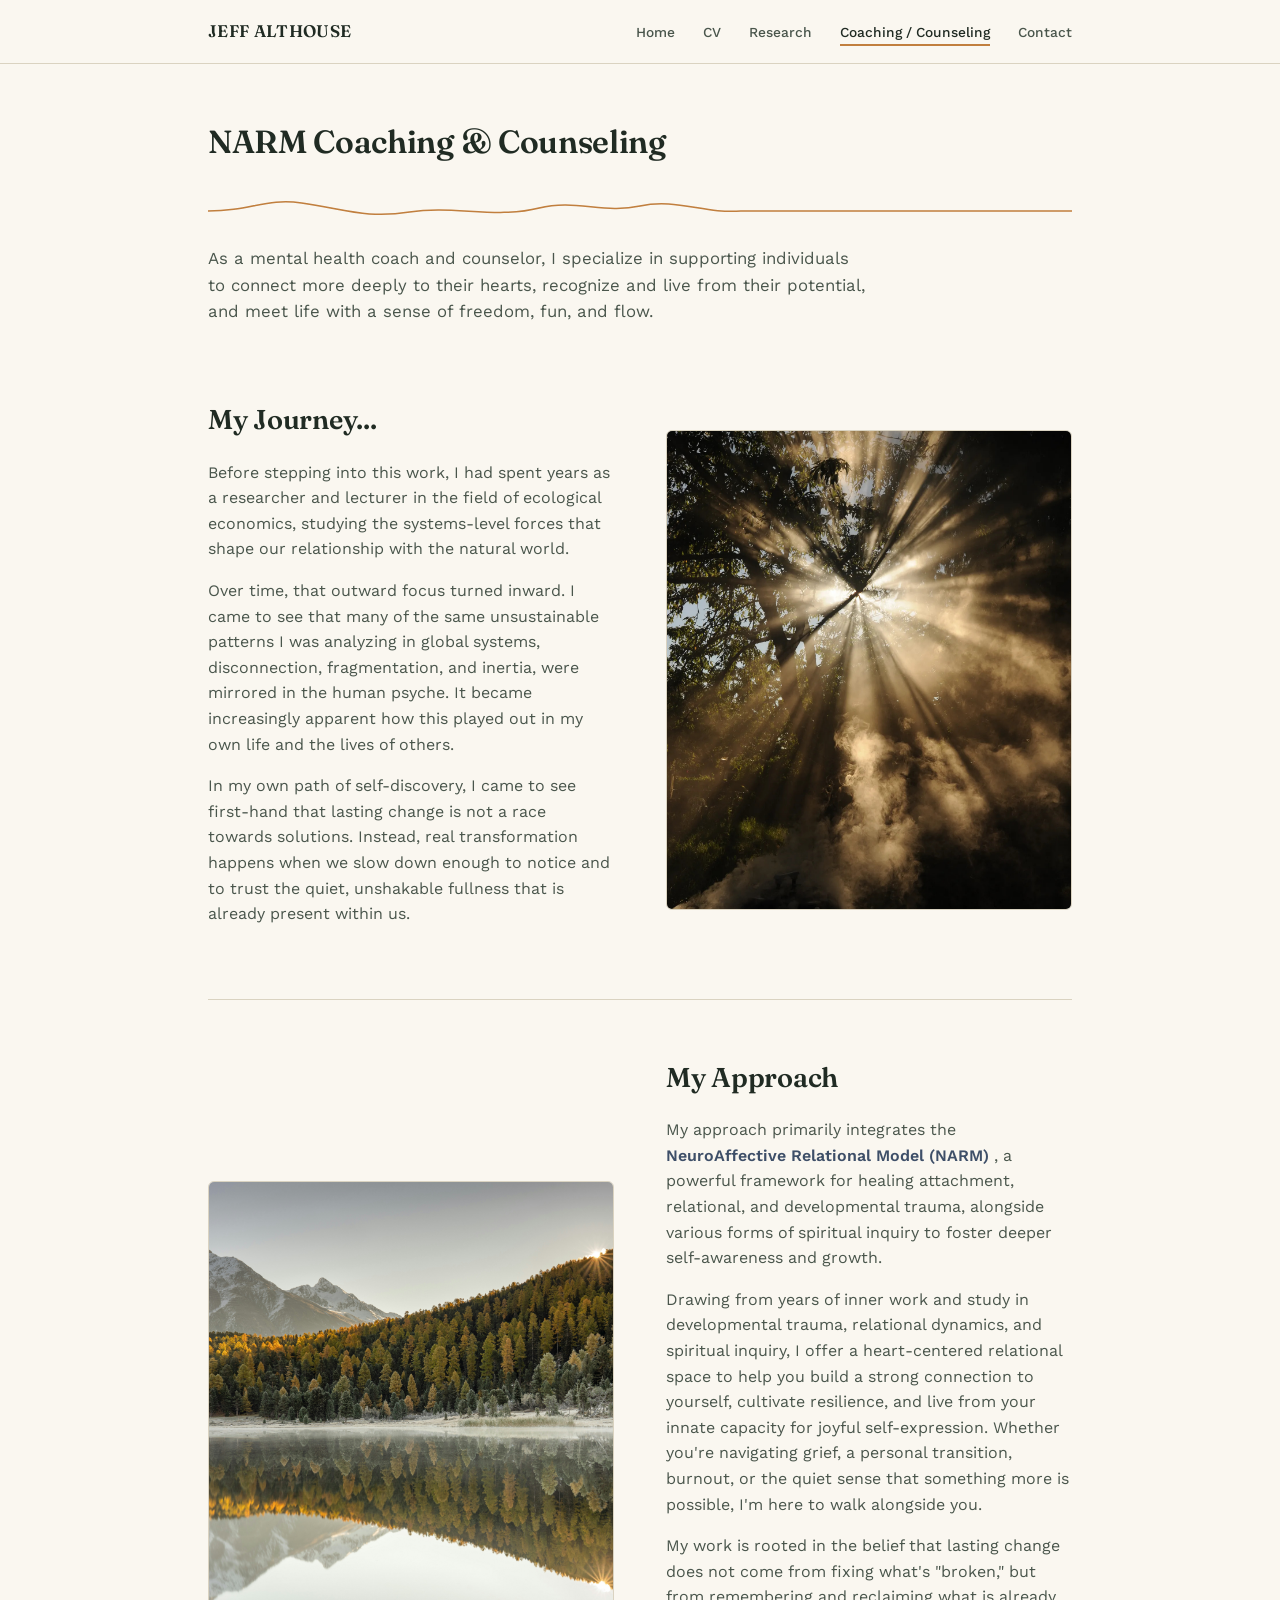
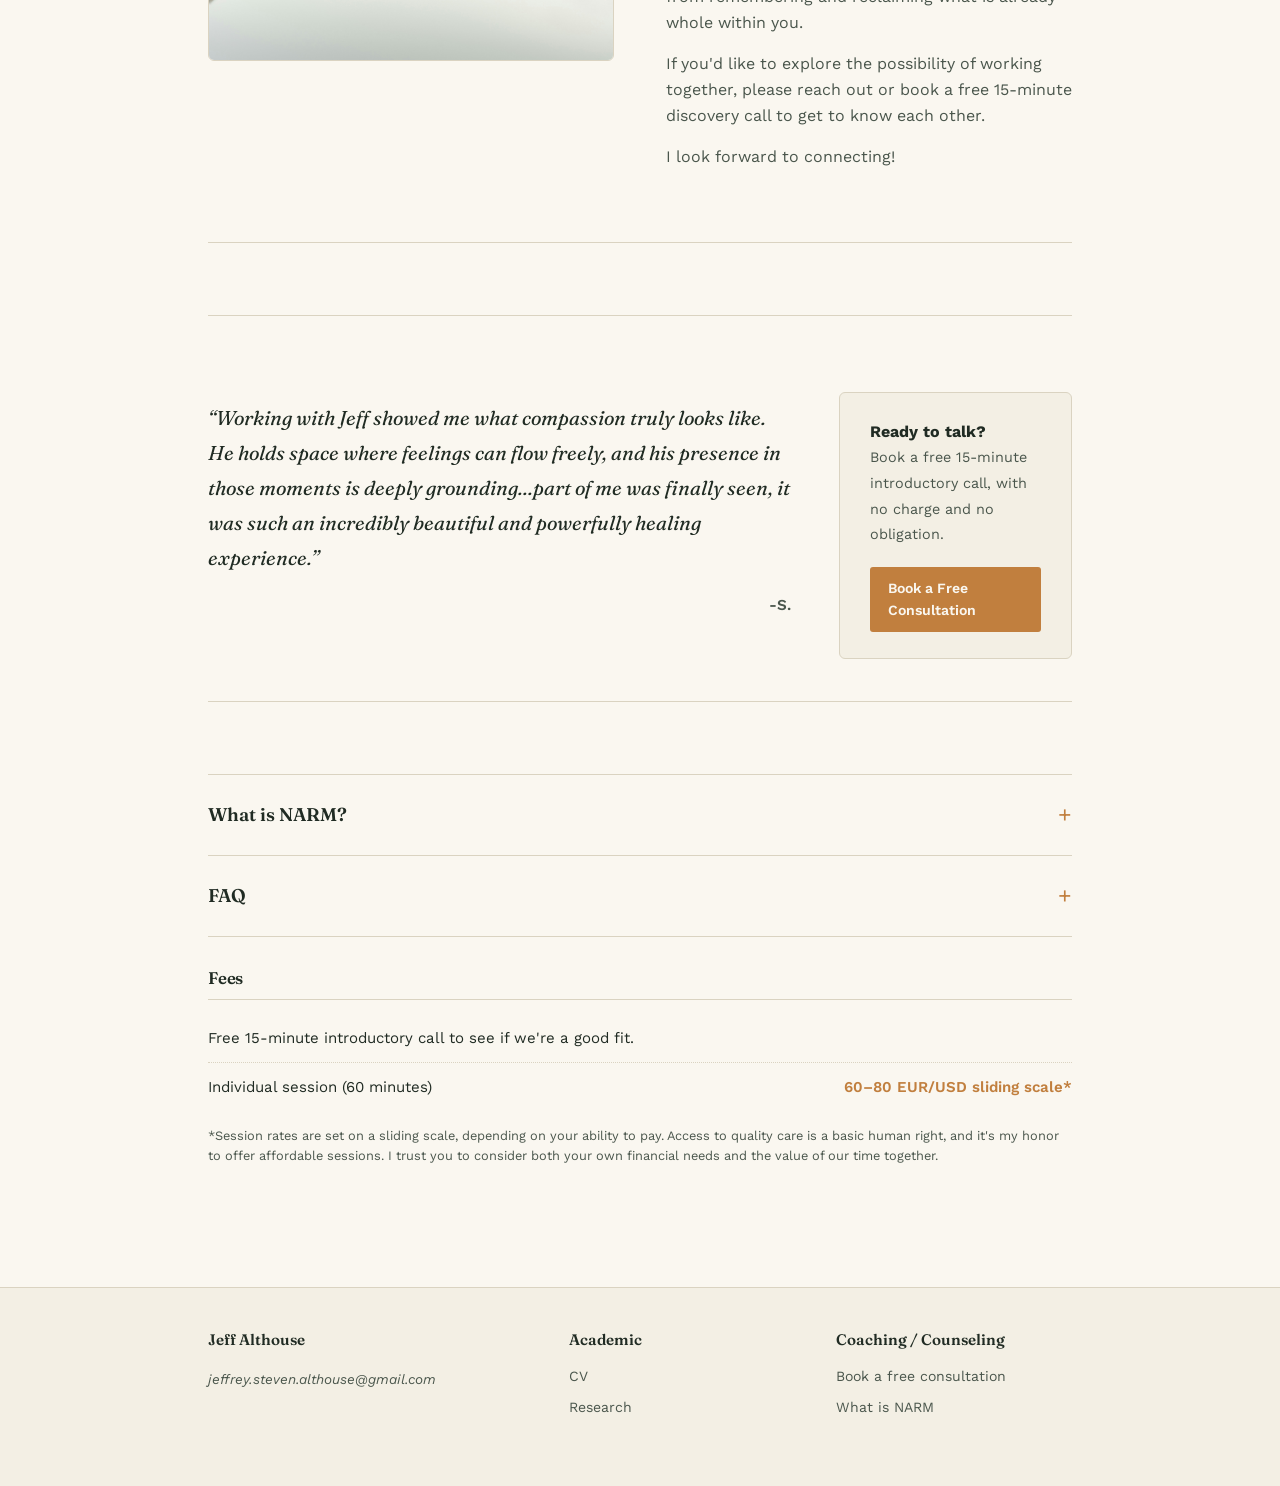
==== coaching.html @ a26f5608 "Update coaching.html" ====
<!DOCTYPE html>
<html lang="en">
<head>
  <meta charset="UTF-8">
  <meta name="viewport" content="width=device-width, initial-scale=1">

  <title>Coaching / Counseling — Jeff Althouse</title>

  <link rel="stylesheet" href="style.css">
</head>

<body>

<header class="site-head">
  <div class="wrap">
    <a class="wordmark" href="index.html">JEFF ALTHOUSE</a>

    <nav class="primary" aria-label="Primary">
      <ul>
        <li><a href="index.html">Home</a></li>
        <li><a href="cv.html">CV</a></li>
        <li><a href="research.html">Research</a></li>
        <li>
          <a href="coaching.html" aria-current="page">
            Coaching / Counseling
          </a>
        </li>
        <li><a href="contact.html">Contact</a></li>
      </ul>
    </nav>
  </div>
</header>

<main>
  <div class="wrap">

    <div class="page-head">
      <h1>NARM Coaching &amp; Counseling</h1>
    </div>

    <svg
      class="bridge-line"
      viewBox="0 0 600 34"
      preserveAspectRatio="none"
      aria-hidden="true"
    >
      <path
        d="M0,17
           C30,17 40,4 65,9
           C95,15 110,25 140,18
           C170,11 200,25 230,14
           C255,5 275,20 300,12
           C325,4 345,20 370,17
           C400,17 400,17 600,17"
        fill="none"
        stroke="#C17F3E"
        stroke-width="1.5"
      />
    </svg>

    <p class="coach-lede">
      As a mental health coach and counselor, I specialize in supporting
      individuals to connect more deeply to their hearts, recognize and live
      from their potential, and meet life with a sense of freedom, fun, and
      flow.
    </p>

    <!-- My Journey: text left, image right -->
    <section class="coaching-row">

      <div class="coaching-copy">
        <h2>My Journey...</h2>

        <p>
          Before stepping into this work, I had spent years as a researcher and
          lecturer in the field of ecological economics, studying the
          systems-level forces that shape our relationship with the natural
          world.
        </p>

        <p>
          Over time, that outward focus turned inward. I came to see that many
          of the same unsustainable patterns I was analyzing in global systems,
          disconnection, fragmentation, and inertia, were mirrored in the human
          psyche. It became increasingly apparent how this played out in my own
          life and the lives of others.
        </p>

        <p>
          In my own path of self-discovery, I came to see first-hand that
          lasting change is not a race towards solutions. Instead, real
          transformation happens when we slow down enough to notice and to
          trust the quiet, unshakable fullness that is already present within
          us.
        </p>
      </div>

      <div class="coaching-image journey-image">
        <img
          src="images/sunlight.jpg"
          alt="Sunlight shining through the landscape"
        >
      </div>

    </section>

    <!-- My Approach: image left, text right -->
    <section class="coaching-row">

      <div class="coaching-image approach-image">
        <img
          src="images/reflection.jpg"
          alt="A reflective mirror"
        >
      </div>

      <div class="coaching-copy">
        <h2>My Approach</h2>

        <p>
          My approach primarily integrates the
          <a
            href="https://narmtraining.com/what-is-narm/"
            target="_blank"
            rel="noopener"
          >
            NeuroAffective Relational Model (NARM)
          </a>,
          a powerful framework for healing attachment, relational, and
          developmental trauma, alongside various forms of spiritual inquiry
          to foster deeper self-awareness and growth.
        </p>

        <p>
          Drawing from years of inner work and study in developmental trauma,
          relational dynamics, and spiritual inquiry, I offer a heart-centered
          relational space to help you build a strong connection to yourself,
          cultivate resilience, and live from your innate capacity for joyful
          self-expression. Whether you're navigating grief, a personal
          transition, burnout, or the quiet sense that something more is
          possible, I'm here to walk alongside you.
        </p>

        <p>
          My work is rooted in the belief that lasting change does not come
          from fixing what's "broken," but from remembering and reclaiming what
          is already whole within you.
        </p>

        <p>
          If you'd like to explore the possibility of working together, please
          reach out or book a free 15-minute discovery call to get to know each
          other.
        </p>

        <p>I look forward to connecting!</p>
      </div>

    </section>

<!-- Testimonial with consultation button -->
<section class="testimonial-cta-row">

  <blockquote class="testimonial">
    <p>
      <em>
        “Working with Jeff showed me what compassion truly looks like. He
        holds space where feelings can flow freely, and his presence in
        those moments is deeply grounding...part of me was finally seen,
        it was such an incredibly beautiful and powerfully healing
        experience.”
      </em>
    </p>

    <cite class="testimonial-name">-S.</cite>
  </blockquote>

        <div class="cta-band">
          <div>
            <strong>Ready to talk?</strong><br>
            <span style="color:var(--ink-soft); font-size:.9rem;">
              Book a free 15-minute introductory call, with no charge and no
              obligation.
            </span>
          </div>

          <a href="mailto:jeffrey.steven.althouse@gmail.com?subject=Introductory%20Consultation">
            Book a Free Consultation
          </a>
        </div>

</section>

<!-- Expandable NARM section -->
<details class="dropdown-section">
  <summary>What is NARM?</summary>

  <div class="dropdown-content">
    <p>
      <a
        href="https://narmtraining.com/what-is-narm/"
        target="_blank"
        rel="noopener"
      >
        The NeuroAffective Relational Model® (NARM®)
      </a>
      is an approach to working with the effects of complex and developmental
      trauma.
    </p>

    <p>
      NARM addresses these impacts by focusing on the patterns of
      disconnection that form early in life and continue to shape our adult
      experiences. It integrates psychodynamic, somatic, and cognitive
      therapies with affective neuroscience and non-Western perspectives to
      support individuals in reconnecting with themselves, their bodies and
      emotions, and other people. Whether used in psychotherapy, coaching, or
      other helping professions, NARM offers a deeply respectful,
      resource-oriented approach that supports both clients and
      practitioners.
    </p>

    <p>
      Rather than primarily focusing on traumatic events themselves, NARM
      works with the adaptive patterns and survival strategies people
      developed in response to early trauma, patterns that were once
      necessary but limit connection and well-being later in life.
    </p>
  </div>
</details>

<!-- Expandable FAQ section -->
<details class="dropdown-section">
  <summary>FAQ</summary>

  <div class="dropdown-content">
    <dl class="faq">
      <dt>Are you a licensed mental health professional?</dt>

      <dd>
        No. I have not completed formal education or met any state or
        national licensure requirements in clinical psychotherapy,
        counseling, social work, or related fields. I have nevertheless
        undergone formal training in different therapeutic and spiritual
        modalities. I completed the Level 2 NARM therapist training
        requirements in 2022 and am currently a registered student in an
        accredited psychotherapy program at the British School of Yoga
        (BSY). I therefore offer mental health "coaching," rather than
        traditional therapy sessions.
      </dd>

      <dt>Do you accept insurance?</dt>

      <dd>
        I do not currently accept any forms of insurance.
      </dd>

      <dt>What payment methods do you accept?</dt>

      <dd>
        Payments can be made via Zelle, PayPal, Venmo, or direct transfer.
        The payment details are always written on the invoice you receive
        from me. Unless agreed otherwise, invoices are due within seven days
        from the moment you receive them.
      </dd>
    </dl>
  </div>
</details>

    <section class="block">
      <h3>Fees</h3>

      <ul class="fees">
        <li>
          <span>
            Free 15-minute introductory call to see if
            we're a good fit.
          </span>
        </li>

        <li>
          <span>Individual session (60 minutes)</span>
          <span class="amt">60–80 EUR/USD sliding scale*</span>
        </li>

      </ul>

      <p class="fine">
        *Session rates are set on a sliding scale, depending on your ability to
        pay. Access to quality care is a basic human right, and it's my honor to
        offer affordable sessions. I trust you to consider both your own
        financial needs and the value of our time together.
      </p>

  </div>
</main>

<footer>
  <div class="wrap foot-grid">

    <div>
      <h4>Jeff Althouse</h4>
      <span class="foot-email">
        jeffrey.steven.althouse@gmail.com
      </span>
    </div>

    <div>
      <h4>Academic</h4>
      <ul>
        <li><a href="cv.html">CV</a></li>
        <li><a href="research.html">Research</a></li>
      </ul>
    </div>

    <div>
      <h4>Coaching / Counseling</h4>
      <ul>
        <li>
          <a href="mailto:jeffrey.steven.althouse@gmail.com?subject=Free%20introductory%20coaching%2Fcounseling%20session">
            Book a free consultation
          </a>
        </li>

        <li>
          <a
            href="https://narmtraining.com/what-is-narm/"
            target="_blank"
            rel="noopener"
          >
            What is NARM
          </a>
        </li>
      </ul>
    </div>

  </div>
</footer>

</body>
</html>
---- style.css ----
/* ============================================================
   Jeff Althouse — personal site
   Token system:
   paper #FAF7F0 | ink #202B23 | ink-soft #4A564C
   academic (systemic) #3E4F68 | coaching (personal) #C17F3E
   line #DAD3C1 | moss #7C8F76
   Display: Fraunces (serif, variable) | Body: Work Sans
   Signature: the "bridge line" — a hairline that runs straight
   and dashed on the academic side, then relaxes into a soft
   hand-drawn curve on the coaching side. Used as section marker
   and hero motif throughout.
   ============================================================ */

@import url('https://fonts.googleapis.com/css2?family=Fraunces:ital,opsz,wght@0,9..144,300;0,9..144,400;0,9..144,600;1,9..144,400;1,9..144,500&family=Work+Sans:wght@300;400;500;600&display=swap');

:root{
  --paper:#FAF7F0;
  --paper-dim:#F3EFE4;
  --ink:#202B23;
  --ink-soft:#4A564C;
  --academic:#3E4F68;
  --coaching:#C17F3E;
  --line:#DAD3C1;
  --moss:#7C8F76;
  --max:920px;
}

*{box-sizing:border-box;}
html{scroll-behavior:smooth;}

body{
  margin:0;
  background:var(--paper);
  color:var(--ink);
  font-family:'Work Sans', -apple-system, sans-serif;
  font-weight:400;
  line-height:1.6;
  -webkit-font-smoothing:antialiased;
}

a{color:inherit;}
a:focus-visible, button:focus-visible{outline:2px solid var(--academic); outline-offset:3px;}

img{max-width:100%; display:block;}

h1,h2,h3{
  font-family:'Fraunces', Georgia, serif;
  font-weight:600;
  margin:0 0 .4em;
  letter-spacing:-.01em;
  color:var(--ink);
}

.eyebrow{
  font-family:'Work Sans', sans-serif;
  font-size:.72rem;
  letter-spacing:.16em;
  text-transform:uppercase;
  color:var(--ink-soft);
  font-weight:600;
}

/* ---------- layout shell ---------- */
.wrap{max-width:var(--max); margin:0 auto; padding:0 28px;}

header.site-head{
  position:sticky; top:0; z-index:20;
  background:rgba(250,247,240,.92);
  backdrop-filter:blur(6px);
  border-bottom:1px solid var(--line);
}
.site-head .wrap{
  display:flex; align-items:center; justify-content:space-between;
  padding-top:18px; padding-bottom:18px;
}
.wordmark{
  font-family:'Fraunces', serif;
  font-weight:600;
  font-size:1.05rem;
  letter-spacing:.02em;
  text-decoration:none;
}
nav.primary ul{
  list-style:none; display:flex; gap:28px; margin:0; padding:0;
}
nav.primary a{
  text-decoration:none;
  font-size:.86rem;
  font-weight:500;
  color:var(--ink-soft);
  position:relative;
  padding-bottom:3px;
}
nav.primary a:hover, nav.primary a[aria-current="page"]{color:var(--ink);}
nav.primary a[aria-current="page"]::after{
  content:"";
  position:absolute; left:0; right:0; bottom:-3px; height:2px;
  background:var(--coaching);
}
.nav-toggle{display:none;}

@media (max-width:640px){
  nav.primary ul{gap:16px; flex-wrap:wrap; justify-content:flex-end;}
  nav.primary a{font-size:.8rem;}
}

/* ---------- bridge line signature ---------- */
.bridge-line{width:100%; height:34px; display:block; margin:6px 0;}

/* ---------- hero ---------- */
.hero {
  padding: 64px 0 20px;
}

.hero-grid {
  display: grid;
  grid-template-columns: 300px 1fr;
  gap: 44px;
  align-items: center;
}

.hero-photo {
  width: 300px;
  height: 420px;
  border-radius: 6px;
  overflow: hidden;
  border: 1px solid var(--line);
}

.hero-photo img {
  width: 100%;
  height: 100%;
  object-fit: cover;
  object-position: center;
}

.hero h1 {
  font-size: 2.1rem;
  margin-bottom: .5rem;
}

.hero p {
  color: var(--ink-soft);
  max-width: 60ch;
}

.hero-cta {
  display: inline-block;
  margin-top: 14px;
  font-size: .85rem;
  font-weight: 600;
  text-decoration: none;
  color: var(--paper);
  background: var(--ink);
  padding: 10px 18px;
  border-radius: 3px;
}

.hero-cta:hover {
  background: var(--academic);
}

@media (max-width: 640px) {
  .hero-grid {
    grid-template-columns: 1fr;
  }

  .hero-photo {
    width: 100%;
    max-width: 320px;
    height: 400px;
  }
}

/* ---------- section cards (home landing) ---------- */
.split{
  display:grid; grid-template-columns:1fr 1fr; gap:0;
  margin-top:36px; border-top:1px solid var(--line);
}
.panel{
  padding:44px 36px;
  border-bottom:1px solid var(--line);
}
.panel:first-child{border-right:1px solid var(--line); border-left:1px solid var(--line);}
.panel:last-child{border-right:1px solid var(--line);}
.panel .eyebrow{color:var(--academic);}
.panel.coaching .eyebrow{color:var(--coaching);}
.panel h2{font-size:1.4rem;}
.panel p{color:var(--ink-soft); font-size:.96rem;}
.panel a.more{
  display:inline-block; margin-top:10px;
  font-size:.85rem; font-weight:600; text-decoration:none;
  border-bottom:1.5px solid var(--academic);
  padding-bottom:2px;
}
.panel.coaching a.more{border-bottom-color:var(--coaching);}

@media (max-width:700px){
  .split{grid-template-columns:1fr;}
  .panel:first-child{border-right:1px solid var(--line);}
}

/* ---------- generic page sections ---------- */
main{padding-bottom:80px;}
.page-head{padding:52px 0 8px;}
.page-head .eyebrow{margin-bottom:8px; display:block;}
.page-head h1{font-size:2rem;}

section.block{padding:28px 0;}
section.block h3{
  font-size:1.05rem;
  margin-bottom:14px;
  padding-bottom:8px;
  border-bottom:1px solid var(--line);
}

/* research listing */
.pub-list{list-style:none; margin:0 0 30px; padding:0;}
.pub-list li{
  padding:12px 0;
  border-bottom:1px dotted var(--line);
  font-size:.94rem;
  line-height:1.55;
}
.pub-list li:last-child{border-bottom:none;}
.pub-list em{font-style:italic;}
.pub-list a{
  color:var(--academic);
  font-weight:600; text-decoration:none;
  border-bottom:1px solid transparent;
}
.pub-list a:hover{border-bottom-color:var(--academic);}

/* coaching page */
.coach-lede{font-size:1.05rem; color:var(--ink-soft); max-width:66ch;}
.faq dt{font-weight:600; margin-top:16px;}
.faq dd{margin:4px 0 0; color:var(--ink-soft);}

.fees{list-style:none; margin:0; padding:0;}
.fees li{
  display:flex; justify-content:space-between; gap:20px;
  padding:12px 0; border-bottom:1px dotted var(--line);
  font-size:.94rem;
}
.fees li:last-child{border-bottom:none;}
.fees .amt{color:var(--coaching); font-weight:600; white-space:nowrap;}
.fine{font-size:.8rem; color:var(--ink-soft); margin-top:14px;}

.cta-band{
  margin-top:34px; padding:26px 30px; border-radius:6px;
  background:var(--paper-dim); border:1px solid var(--line);
  display:flex; align-items:center; justify-content:space-between; gap:20px;
  flex-wrap:wrap;
}
.cta-band a{
  text-decoration:none; font-weight:600; font-size:.88rem;
  background:var(--coaching); color:var(--paper);
  padding:10px 18px; border-radius:3px;
}
.cta-band a:hover{background:#a8672a;}

/* CV page */
.cv-links{display:flex; gap:16px; flex-wrap:wrap; margin:18px 0 30px;}
.cv-links a{
  text-decoration:none; font-weight:600; font-size:.9rem;
  color:var(--ink); border:1px solid var(--ink);
  padding:10px 18px; border-radius:3px;
}
.cv-links a:hover{background:var(--ink); color:var(--paper);}

/* contact */
.contact-block{margin-top:10px;}
.contact-block p{margin:4px 0;}
.contact-block a{color:var(--academic); text-decoration:none; font-weight:600;}

/* ---------- footer ---------- */
footer{
  border-top:1px solid var(--line);
  padding:40px 0 60px;
  background:var(--paper-dim);
}
.foot-grid{
  display:grid; grid-template-columns:1.4fr 1fr 1fr; gap:30px;
}
.foot-grid h4{
  font-family:'Fraunces', serif; font-size:.95rem; font-weight:600; margin:0 0 10px;
}
.foot-grid ul{list-style:none; margin:0; padding:0;}
.foot-grid li{margin-bottom:6px;}
.foot-grid a{text-decoration:none; color:var(--ink-soft); font-size:.88rem;}
.foot-grid a:hover{color:var(--ink);}
.foot-email{
  display:block; margin-top:16px; font-style:italic;
  color:var(--ink-soft); font-size:.85rem;
}
@media (max-width:640px){
  .foot-grid{grid-template-columns:1fr; gap:22px;}
}

/* ---------- coaching image and text rows ---------- */

.coaching-row {
  display: grid;
  grid-template-columns: minmax(0, 1fr) minmax(0, 1fr);
  gap: 52px;
  align-items: center;
  padding: 56px 0;
  border-bottom: 1px solid var(--line);
}

.coaching-copy h2 {
  font-size: 1.7rem;
  margin-bottom: 18px;
}

.coaching-copy p {
  color: var(--ink-soft);
}

.coaching-copy a {
  color: var(--academic);
  font-weight: 600;
  text-decoration: none;
}

.coaching-copy a:hover {
  text-decoration: underline;
}

.coaching-image {
  width: 100%;
  height: 480px;
  overflow: hidden;
  border: 1px solid var(--line);
  border-radius: 6px;
}

.coaching-image img {
  width: 100%;
  height: 100%;
  object-fit: cover;
}

.journey-image img {
  object-position: center 30%;
}

.approach-image img {
  object-position: center;
}

/* ---------- testimonial ---------- */

.testimonial {
  max-width: 740px;
  margin: 72px auto;
  padding: 38px 42px;
  border-top: 1px solid var(--line);
  border-bottom: 1px solid var(--line);
}

.testimonial blockquote {
  margin: 0;
}

.testimonial p {
  margin: 0;
  font-family: 'Fraunces', Georgia, serif;
  font-size: 1.25rem;
  line-height: 1.75;
  color: var(--ink);
}

.testimonial-name {
  display: block;
  margin-top: 18px;
  text-align: right;
  font-family: 'Work Sans', sans-serif;
  font-size: .95rem;
  font-style: normal;
  font-weight: 600;
  color: var(--ink-soft);
}

/* ---------- mobile coaching layout ---------- */

@media (max-width: 700px) {
  .coaching-row {
    grid-template-columns: 1fr;
    gap: 28px;
    padding: 40px 0;
  }

  .coaching-image {
    height: 380px;
  }

  .testimonial {
    margin: 52px auto;
    padding: 30px 12px;
  }

  .testimonial p {
    font-size: 1.1rem;
  }
}
/* Keep both coaching images the same size */
.journey-image,
.approach-image {
  width: 100%;
  height: 480px;
  align-self: center;
  overflow: hidden;
}

/* Make both photos fill their frames */
.journey-image img,
.approach-image img {
  display: block;
  width: 100%;
  height: 100%;
  object-fit: cover;
}

/* Center the visible part of the reflection photo */
.approach-image img {
  object-position: center center;
}

/* Vertically center each image beside its text */
.coaching-row {
  align-items: center;
}
/* ---------- testimonial and consultation ---------- */

.testimonial-cta-row {
  display: grid;
  grid-template-columns: minmax(0, 2fr) minmax(220px, .8fr);
  gap: 48px;
  align-items: center;
  margin: 72px 0;
  padding: 42px 0;
  border-top: 1px solid var(--line);
  border-bottom: 1px solid var(--line);
}

.testimonial-cta-row .testimonial {
  max-width: none;
  margin: 0;
  padding: 0;
  border: 0;
}

.testimonial-cta-row .testimonial p {
  margin: 0;
  font-family: 'Fraunces', Georgia, serif;
  font-size: 1.25rem;
  line-height: 1.75;
  color: var(--ink);
}

.testimonial-name {
  display: block;
  margin-top: 18px;
  text-align: right;
  font-family: 'Work Sans', sans-serif;
  font-size: .95rem;
  font-style: normal;
  font-weight: 600;
  color: var(--ink-soft);
}

.testimonial-cta {
  display: flex;
  justify-content: flex-end;
}

.testimonial-cta a {
  display: inline-block;
  padding: 12px 20px;
  border-radius: 3px;
  background: var(--coaching);
  color: var(--paper);
  font-size: .88rem;
  font-weight: 600;
  line-height: 1.4;
  text-align: center;
  text-decoration: none;
}

.testimonial-cta a:hover {
  background: #a8672a;
}


/* ---------- expandable sections ---------- */

.dropdown-section {
  border-bottom: 1px solid var(--line);
}

.dropdown-section:first-of-type {
  border-top: 1px solid var(--line);
}

.dropdown-section summary {
  display: flex;
  align-items: center;
  justify-content: space-between;
  padding: 22px 0;
  cursor: pointer;
  list-style: none;
  font-family: 'Fraunces', Georgia, serif;
  font-size: 1.15rem;
  font-weight: 600;
  color: var(--ink);
}

.dropdown-section summary::-webkit-details-marker {
  display: none;
}

.dropdown-section summary::after {
  content: "+";
  margin-left: 20px;
  font-family: 'Work Sans', sans-serif;
  font-size: 1.4rem;
  font-weight: 400;
  color: var(--coaching);
}

.dropdown-section[open] summary::after {
  content: "−";
}

.dropdown-content {
  padding: 0 0 28px;
  color: var(--ink-soft);
}

.dropdown-content p:first-child {
  margin-top: 0;
}

.dropdown-content a {
  color: var(--academic);
  font-weight: 600;
  text-decoration: none;
}

.dropdown-content a:hover {
  text-decoration: underline;
}


/* ---------- mobile ---------- */

@media (max-width: 700px) {
  .testimonial-cta-row {
    grid-template-columns: 1fr;
    gap: 28px;
    margin: 52px 0;
    padding: 34px 0;
  }

  .testimonial-cta {
    justify-content: flex-start;
  }

  .testimonial-cta a {
    width: 100%;
  }

  .testimonial-cta-row .testimonial p {
    font-size: 1.1rem;
  }
}
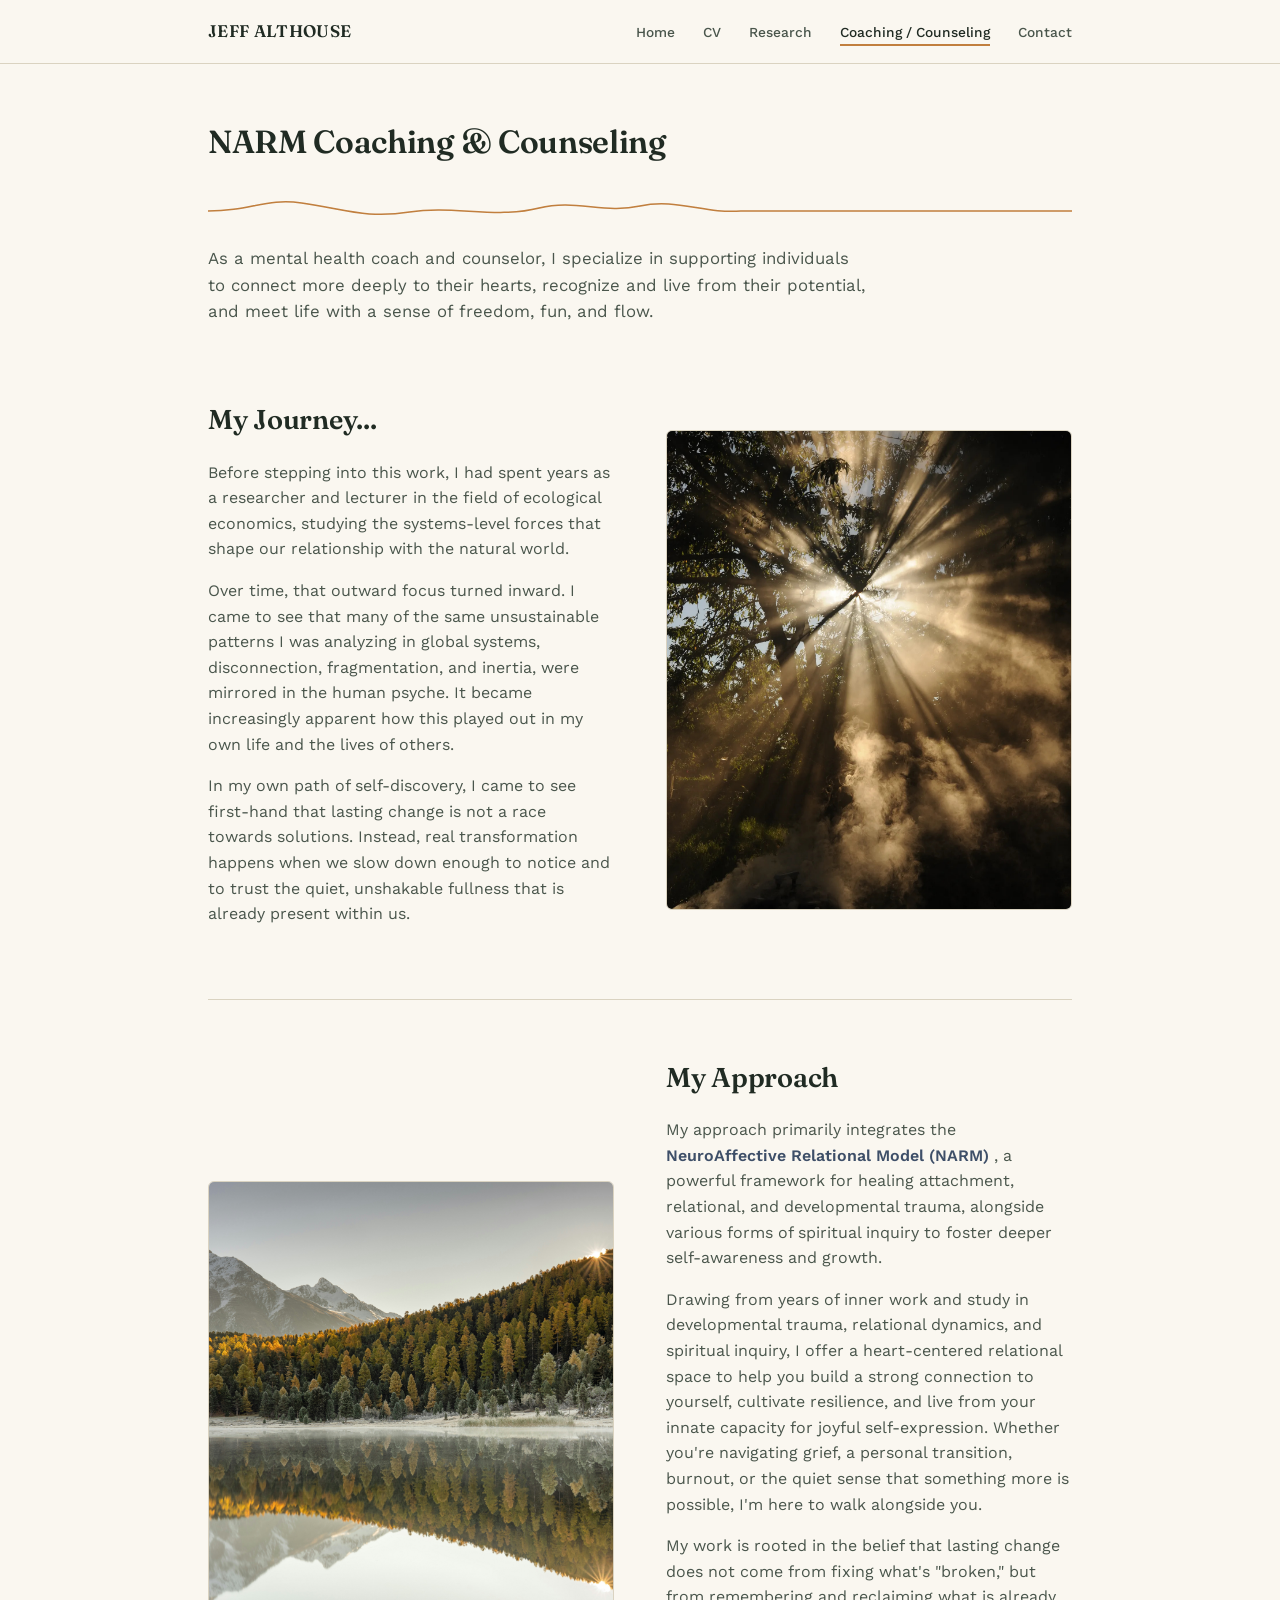
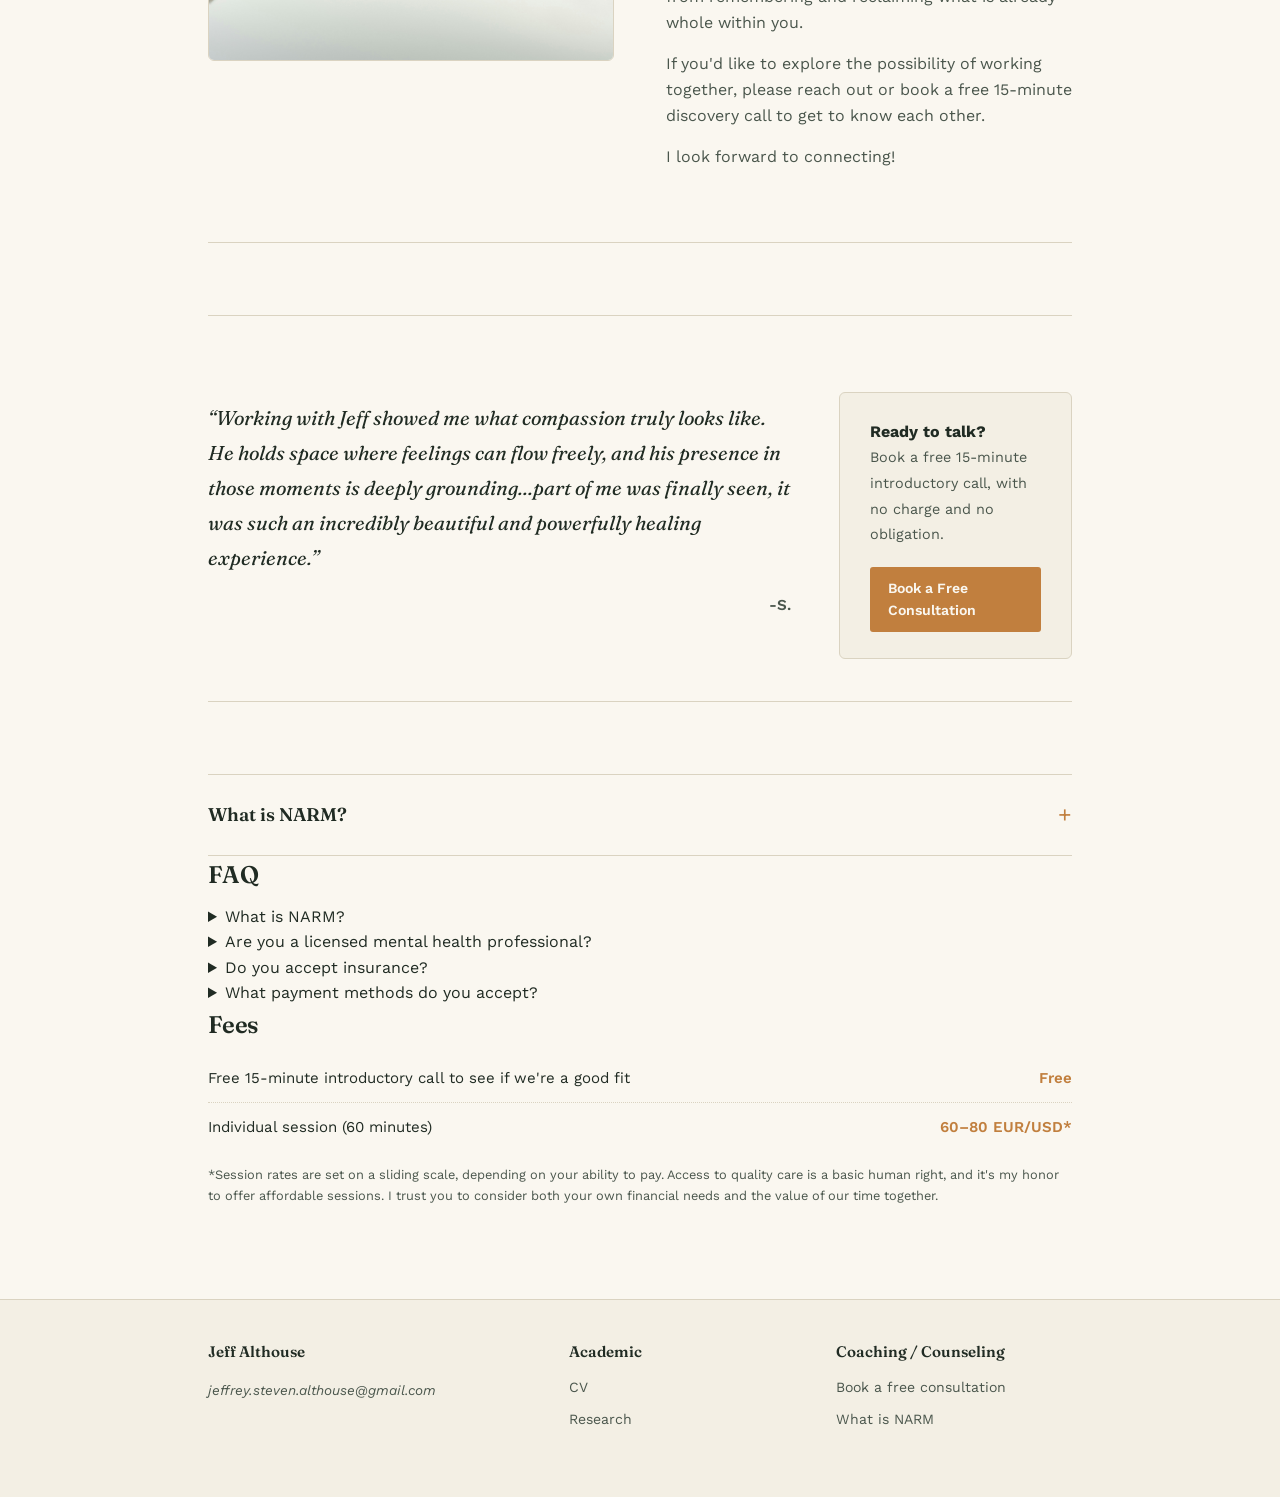
==== commit f087ec78: "Update coaching.html" ====
--- a/coaching.html
+++ b/coaching.html
@@ -230,69 +230,115 @@
 </details>
 
 <!-- Expandable FAQ section -->
-<details class="dropdown-section">
-  <summary>FAQ</summary>
-
-  <div class="dropdown-content">
-    <dl class="faq">
-      <dt>Are you a licensed mental health professional?</dt>
-
-      <dd>
-        No. I have not completed formal education or met any state or
-        national licensure requirements in clinical psychotherapy,
-        counseling, social work, or related fields. I have nevertheless
-        undergone formal training in different therapeutic and spiritual
-        modalities. I completed the Level 2 NARM therapist training
-        requirements in 2022 and am currently a registered student in an
-        accredited psychotherapy program at the British School of Yoga
-        (BSY). I therefore offer mental health "coaching," rather than
-        traditional therapy sessions.
-      </dd>
-
-      <dt>Do you accept insurance?</dt>
-
-      <dd>
-        I do not currently accept any forms of insurance.
-      </dd>
-
-      <dt>What payment methods do you accept?</dt>
-
-      <dd>
-        Payments can be made via Zelle, PayPal, Venmo, or direct transfer.
-        The payment details are always written on the invoice you receive
-        from me. Unless agreed otherwise, invoices are due within seven days
-        from the moment you receive them.
-      </dd>
-    </dl>
-  </div>
-</details>
-
-    <section class="block">
-      <h3>Fees</h3>
-
-      <ul class="fees">
-        <li>
-          <span>
-            Free 15-minute introductory call to see if
-            we're a good fit.
-          </span>
-        </li>
-
-        <li>
-          <span>Individual session (60 minutes)</span>
-          <span class="amt">60–80 EUR/USD sliding scale*</span>
-        </li>
-
-      </ul>
-
-      <p class="fine">
-        *Session rates are set on a sliding scale, depending on your ability to
-        pay. Access to quality care is a basic human right, and it's my honor to
-        offer affordable sessions. I trust you to consider both your own
-        financial needs and the value of our time together.
-      </p>
-
-  </div>
+<!-- FAQ on the left, Fees on the right -->
+<section class="faq-fees-grid">
+
+  <div class="faq-column">
+    <h2>FAQ</h2>
+
+    <details class="faq-item">
+      <summary>What is NARM?</summary>
+
+      <div class="faq-answer">
+        <p>
+          <a
+            href="https://narmtraining.com/what-is-narm/"
+            target="_blank"
+            rel="noopener"
+          >
+            The NeuroAffective Relational Model® (NARM®)
+          </a>
+          is an approach to working with the effects of complex and
+          developmental trauma.
+        </p>
+
+        <p>
+          NARM addresses these impacts by focusing on the patterns of
+          disconnection that form early in life and continue to shape our adult
+          experiences. It integrates psychodynamic, somatic, and cognitive
+          therapies with affective neuroscience and non-Western perspectives
+          to support individuals in reconnecting with themselves, their bodies
+          and emotions, and other people.
+        </p>
+
+        <p>
+          Rather than primarily focusing on traumatic events themselves, NARM
+          works with the adaptive patterns and survival strategies people
+          developed in response to early trauma, patterns that were once
+          necessary but limit connection and well-being later in life.
+        </p>
+      </div>
+    </details>
+
+    <details class="faq-item">
+      <summary>Are you a licensed mental health professional?</summary>
+
+      <div class="faq-answer">
+        <p>
+          No. I have not completed formal education or met any state or
+          national licensure requirements in clinical psychotherapy,
+          counseling, social work, or related fields.
+        </p>
+
+        <p>
+          I have nevertheless undergone formal training in different
+          therapeutic and spiritual modalities. I completed the Level 2 NARM
+          therapist training requirements in 2022 and am currently a
+          registered student in an accredited psychotherapy program at the
+          British School of Yoga (BSY). I therefore offer mental health
+          “coaching,” rather than traditional therapy sessions.
+        </p>
+      </div>
+    </details>
+
+    <details class="faq-item">
+      <summary>Do you accept insurance?</summary>
+
+      <div class="faq-answer">
+        <p>I do not currently accept any forms of insurance.</p>
+      </div>
+    </details>
+
+    <details class="faq-item">
+      <summary>What payment methods do you accept?</summary>
+
+      <div class="faq-answer">
+        <p>
+          Payments can be made via Zelle, PayPal, Venmo, or direct transfer.
+          The payment details are always written on the invoice you receive
+          from me. Unless agreed otherwise, invoices are due within seven days
+          from the moment you receive them.
+        </p>
+      </div>
+    </details>
+  </div>
+
+  <div class="fees-column">
+    <h2>Fees</h2>
+
+    <ul class="fees">
+      <li>
+        <span>
+          Free 15-minute introductory call to see if we're a good fit
+        </span>
+        <span class="amt">Free</span>
+      </li>
+
+      <li>
+        <span>Individual session (60 minutes)</span>
+        <span class="amt">60–80 EUR/USD*</span>
+      </li>
+    </ul>
+
+    <p class="fine">
+      *Session rates are set on a sliding scale, depending on your ability to
+      pay. Access to quality care is a basic human right, and it's my honor to
+      offer affordable sessions. I trust you to consider both your own
+      financial needs and the value of our time together.
+    </p>
+  </div>
+
+</section>
 </main>
 
 <footer>
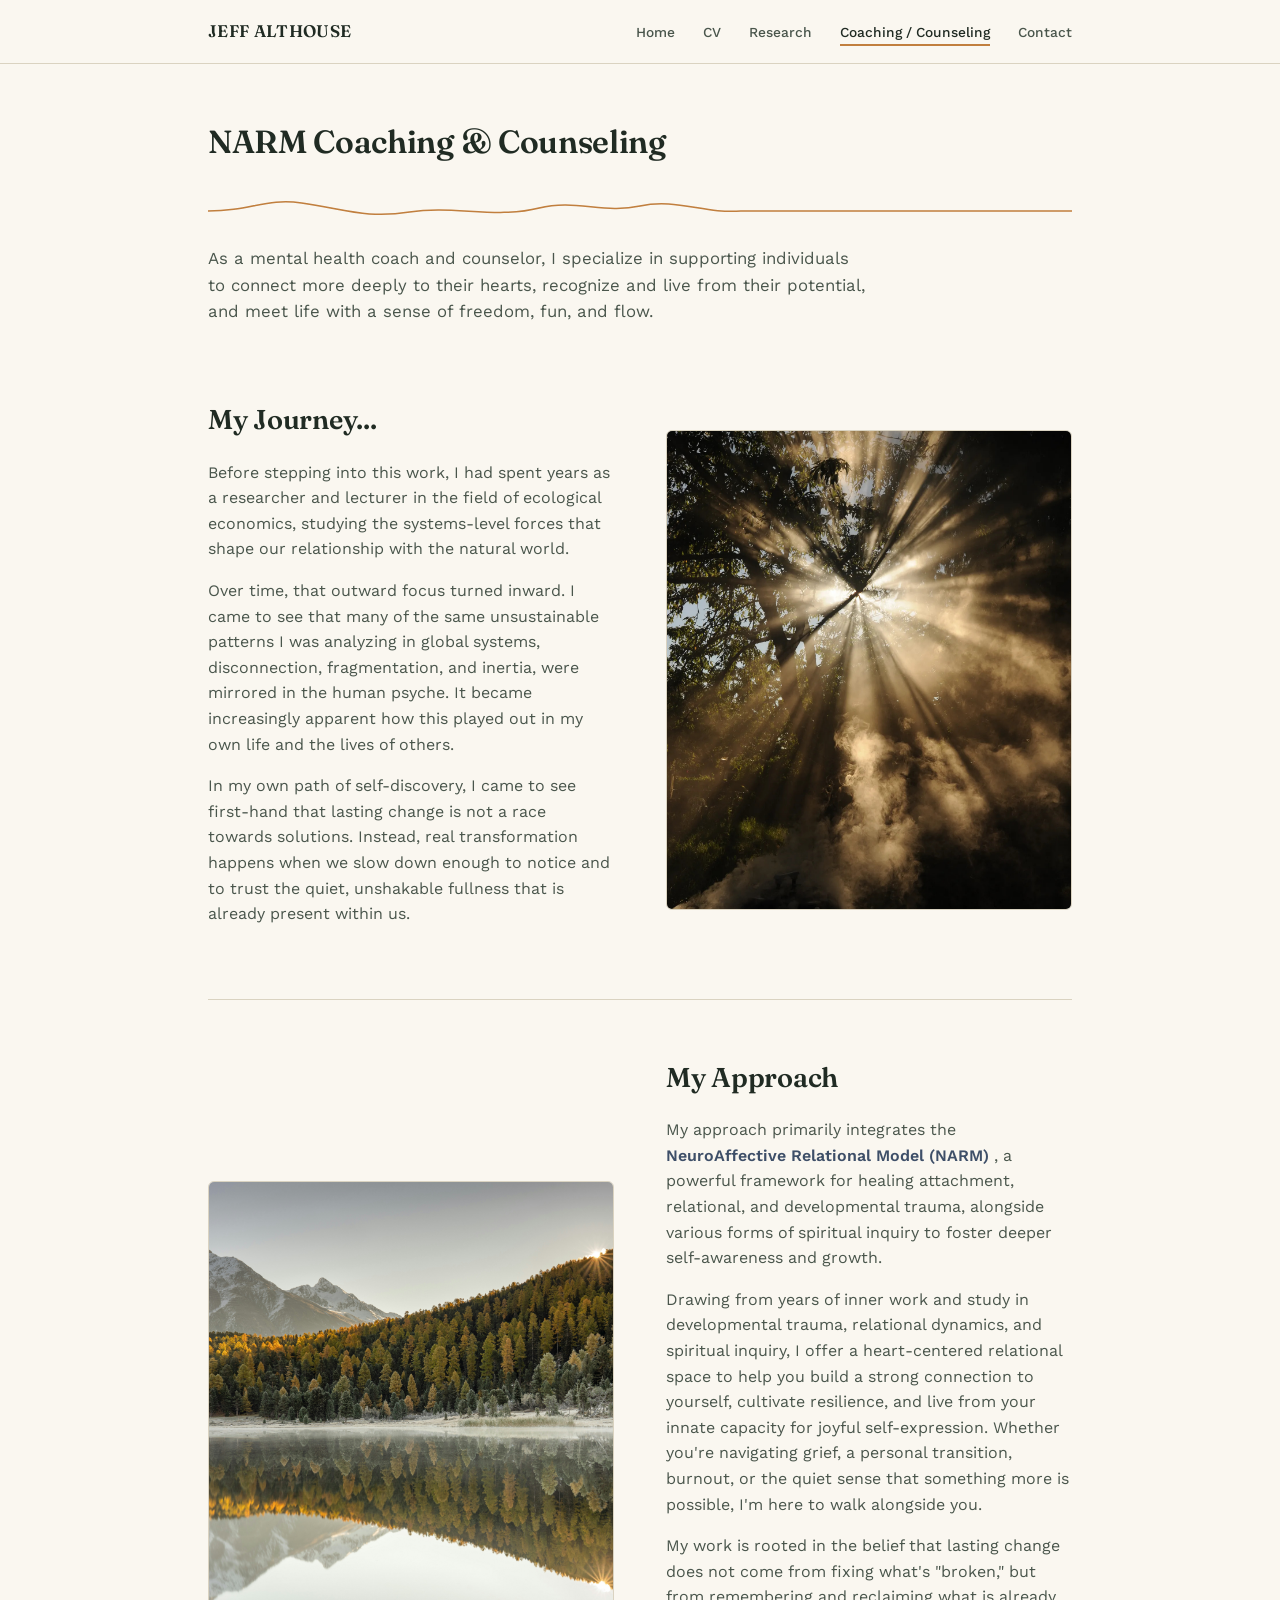
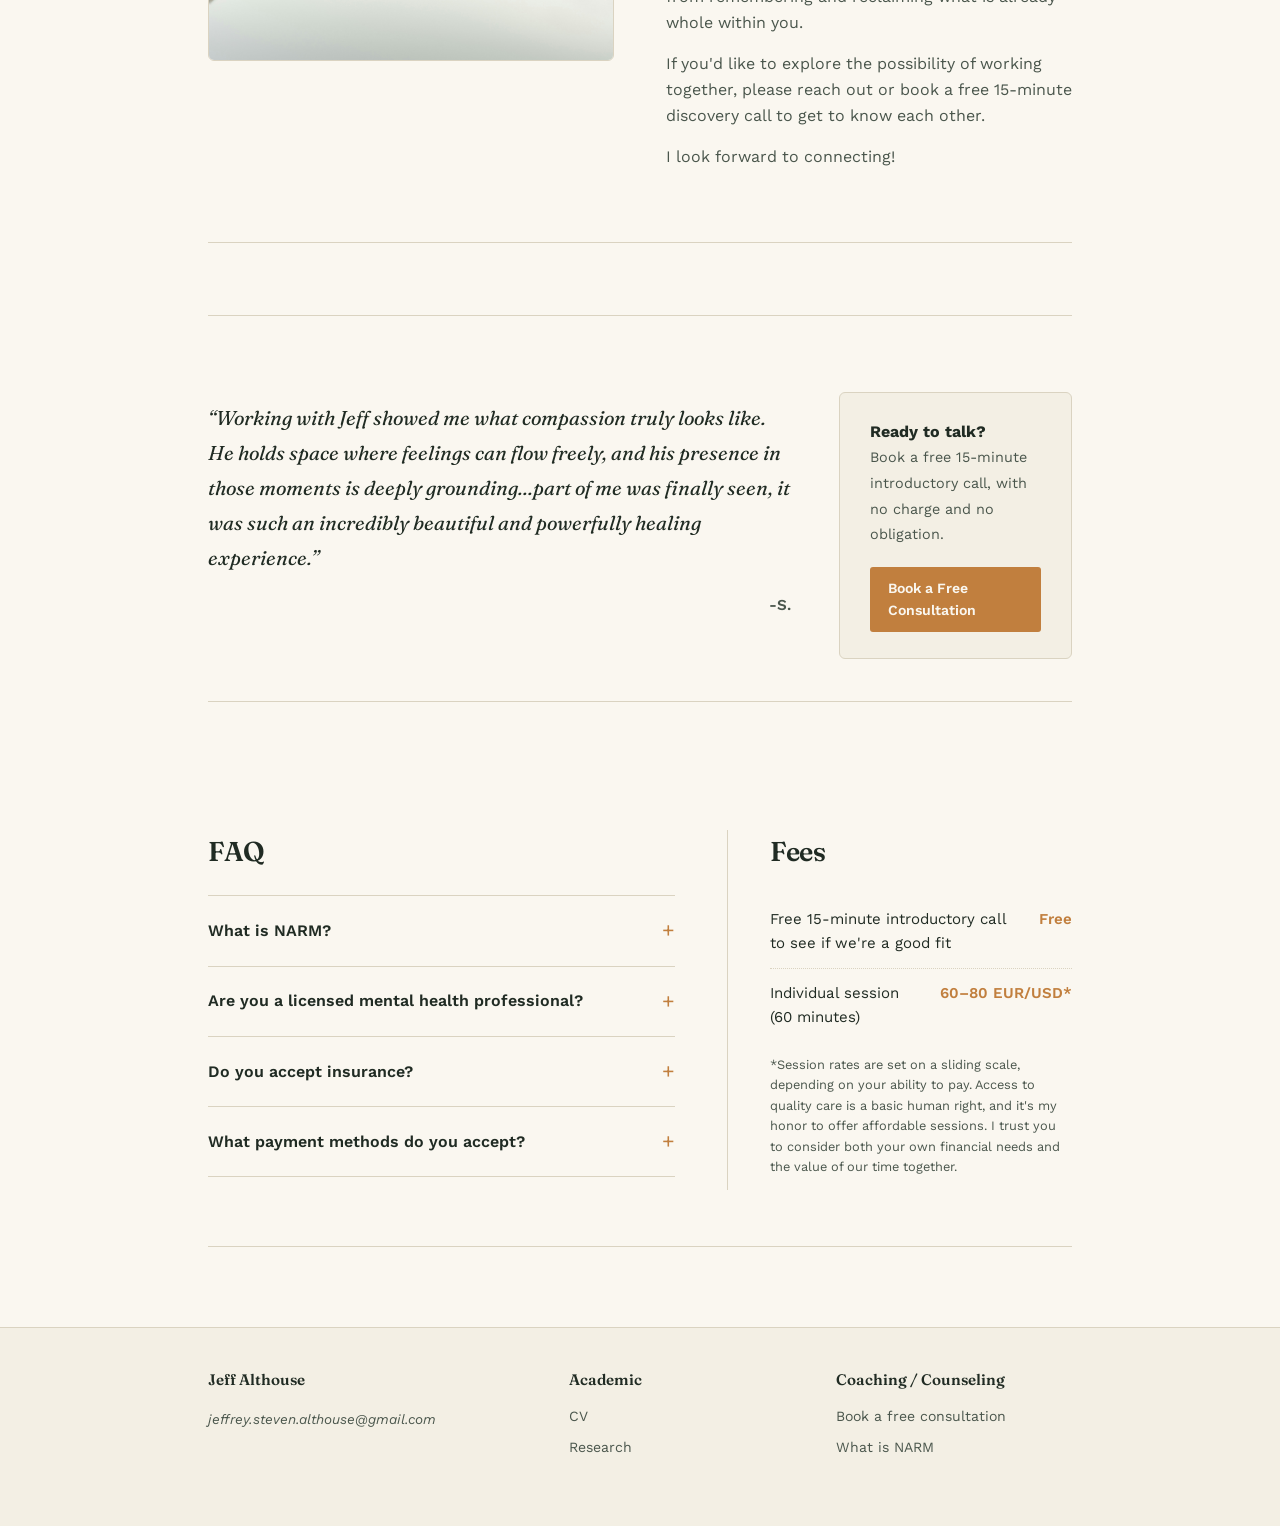
==== commit 9145d621: "Update coaching.html" ====
--- a/coaching.html
+++ b/coaching.html
@@ -190,43 +190,6 @@
         </div>
 
 </section>
-
-<!-- Expandable NARM section -->
-<details class="dropdown-section">
-  <summary>What is NARM?</summary>
-
-  <div class="dropdown-content">
-    <p>
-      <a
-        href="https://narmtraining.com/what-is-narm/"
-        target="_blank"
-        rel="noopener"
-      >
-        The NeuroAffective Relational Model® (NARM®)
-      </a>
-      is an approach to working with the effects of complex and developmental
-      trauma.
-    </p>
-
-    <p>
-      NARM addresses these impacts by focusing on the patterns of
-      disconnection that form early in life and continue to shape our adult
-      experiences. It integrates psychodynamic, somatic, and cognitive
-      therapies with affective neuroscience and non-Western perspectives to
-      support individuals in reconnecting with themselves, their bodies and
-      emotions, and other people. Whether used in psychotherapy, coaching, or
-      other helping professions, NARM offers a deeply respectful,
-      resource-oriented approach that supports both clients and
-      practitioners.
-    </p>
-
-    <p>
-      Rather than primarily focusing on traumatic events themselves, NARM
-      works with the adaptive patterns and survival strategies people
-      developed in response to early trauma, patterns that were once
-      necessary but limit connection and well-being later in life.
-    </p>
-  </div>
 </details>
 
 <!-- Expandable FAQ section -->
--- a/style.css
+++ b/style.css
@@ -575,3 +575,104 @@
     font-size: 1.1rem;
   }
 }
+/* ---------- FAQ and Fees two-column section ---------- */
+
+.faq-fees-grid {
+  display: grid;
+  grid-template-columns: minmax(0, 1.15fr) minmax(0, .85fr);
+  gap: 52px;
+  align-items: start;
+  padding: 56px 0;
+  border-bottom: 1px solid var(--line);
+}
+
+.faq-column h2,
+.fees-column h2 {
+  font-size: 1.7rem;
+  margin-bottom: 22px;
+}
+
+/* ---------- FAQ dropdowns ---------- */
+
+.faq-item {
+  border-top: 1px solid var(--line);
+}
+
+.faq-item:last-child {
+  border-bottom: 1px solid var(--line);
+}
+
+.faq-item summary {
+  display: flex;
+  align-items: center;
+  justify-content: space-between;
+  gap: 20px;
+  padding: 18px 0;
+  cursor: pointer;
+  list-style: none;
+  font-weight: 600;
+  color: var(--ink);
+}
+
+.faq-item summary::-webkit-details-marker {
+  display: none;
+}
+
+.faq-item summary::after {
+  content: "+";
+  flex: 0 0 auto;
+  font-size: 1.3rem;
+  font-weight: 400;
+  color: var(--coaching);
+}
+
+.faq-item[open] summary::after {
+  content: "−";
+}
+
+.faq-answer {
+  padding: 0 0 20px;
+  color: var(--ink-soft);
+}
+
+.faq-answer p:first-child {
+  margin-top: 0;
+}
+
+.faq-answer a {
+  color: var(--academic);
+  font-weight: 600;
+  text-decoration: none;
+}
+
+.faq-answer a:hover {
+  text-decoration: underline;
+}
+
+/* ---------- Fees column ---------- */
+
+.fees-column {
+  padding-left: 42px;
+  border-left: 1px solid var(--line);
+}
+
+.fees-column .fees {
+  margin-top: 0;
+}
+
+/* ---------- Mobile ---------- */
+
+@media (max-width: 700px) {
+  .faq-fees-grid {
+    grid-template-columns: 1fr;
+    gap: 42px;
+    padding: 42px 0;
+  }
+
+  .fees-column {
+    padding-top: 38px;
+    padding-left: 0;
+    border-top: 1px solid var(--line);
+    border-left: 0;
+  }
+}
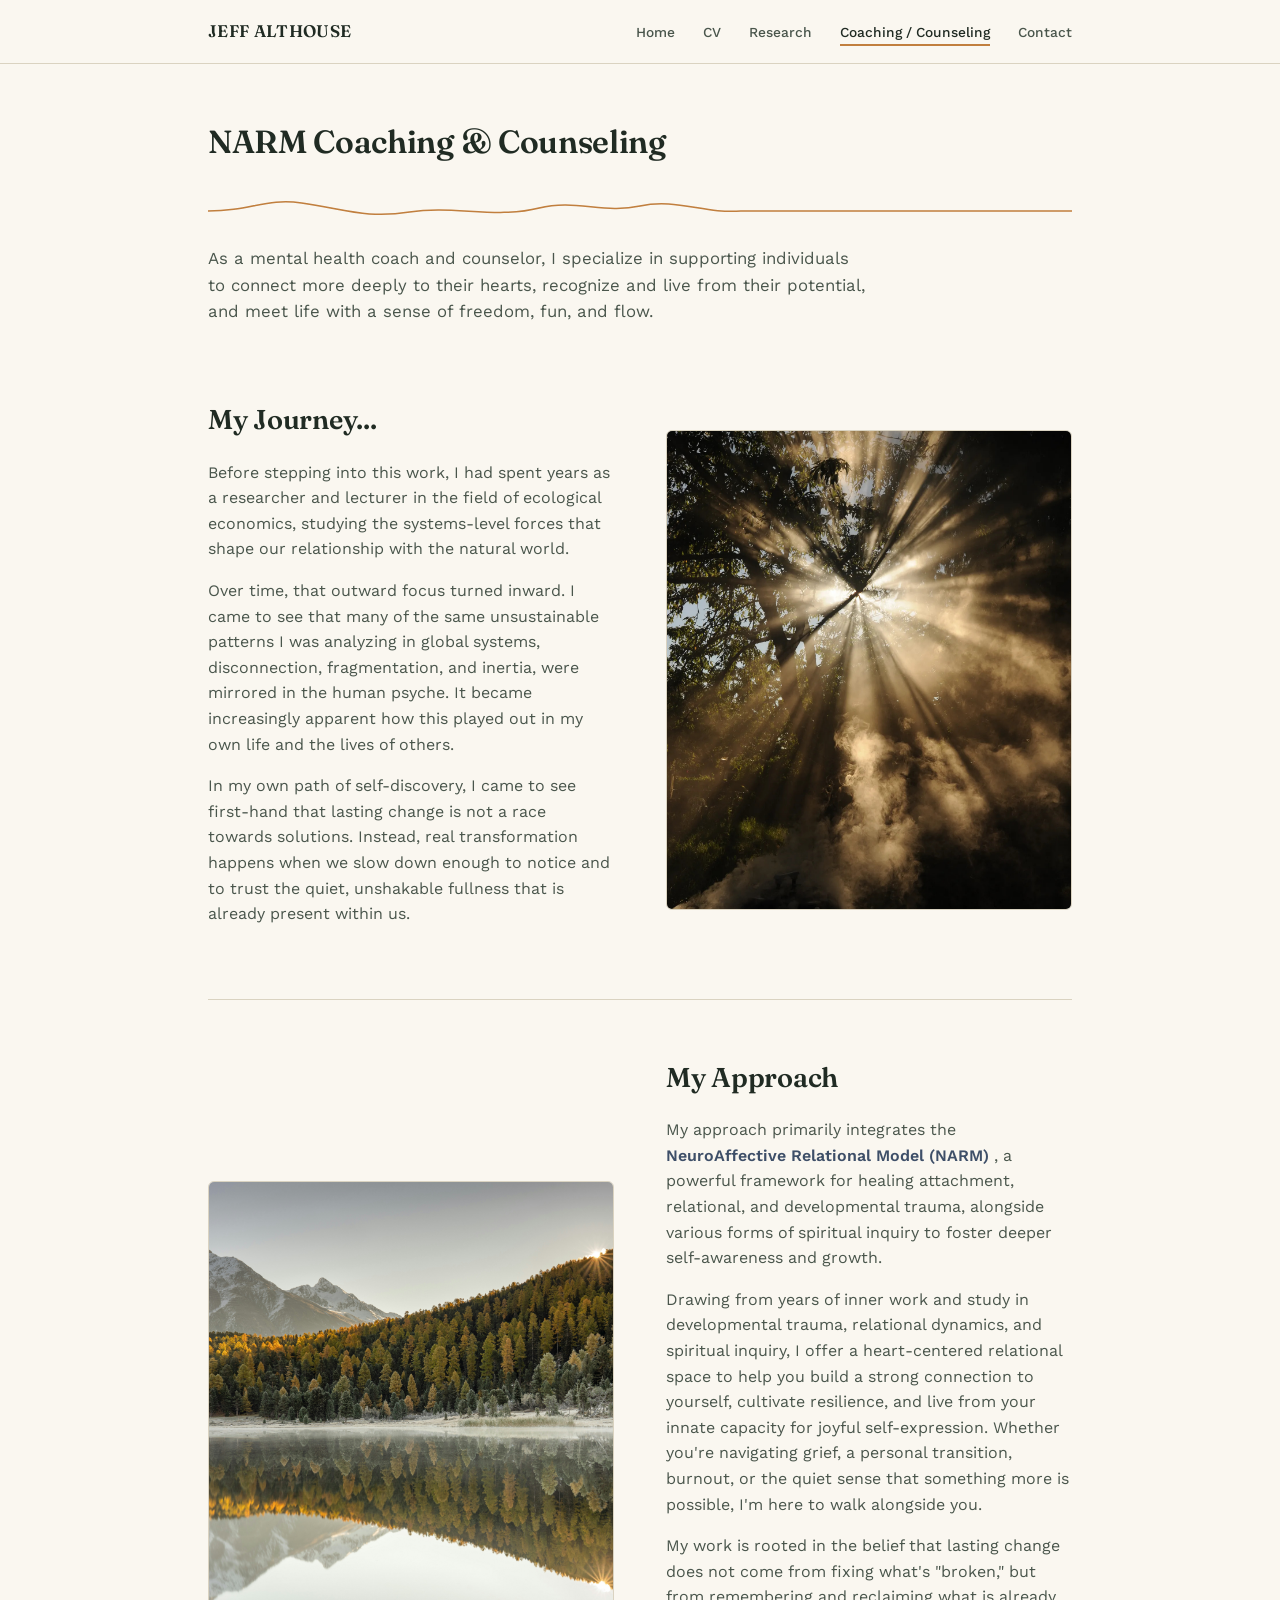
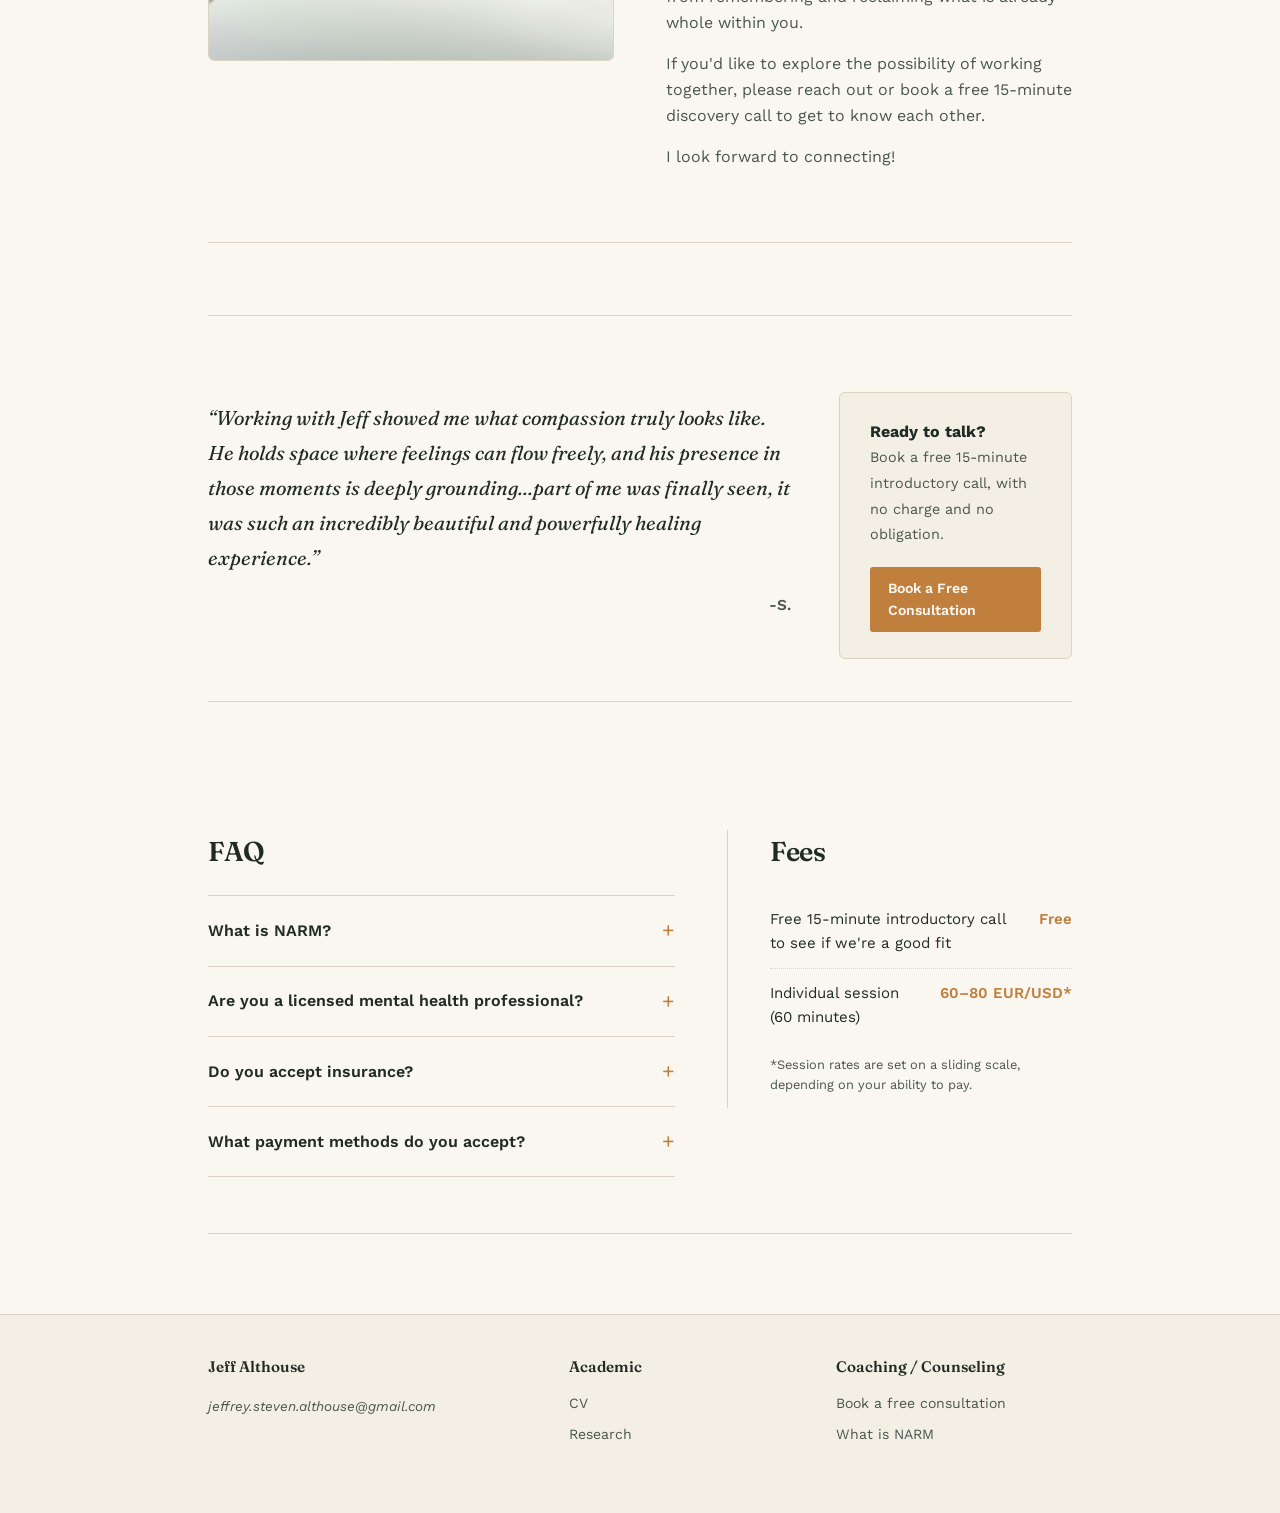
==== commit 1c190781: "Update coaching.html" ====
--- a/coaching.html
+++ b/coaching.html
@@ -295,9 +295,7 @@
 
     <p class="fine">
       *Session rates are set on a sliding scale, depending on your ability to
-      pay. Access to quality care is a basic human right, and it's my honor to
-      offer affordable sessions. I trust you to consider both your own
-      financial needs and the value of our time together.
+      pay.
     </p>
   </div>
 
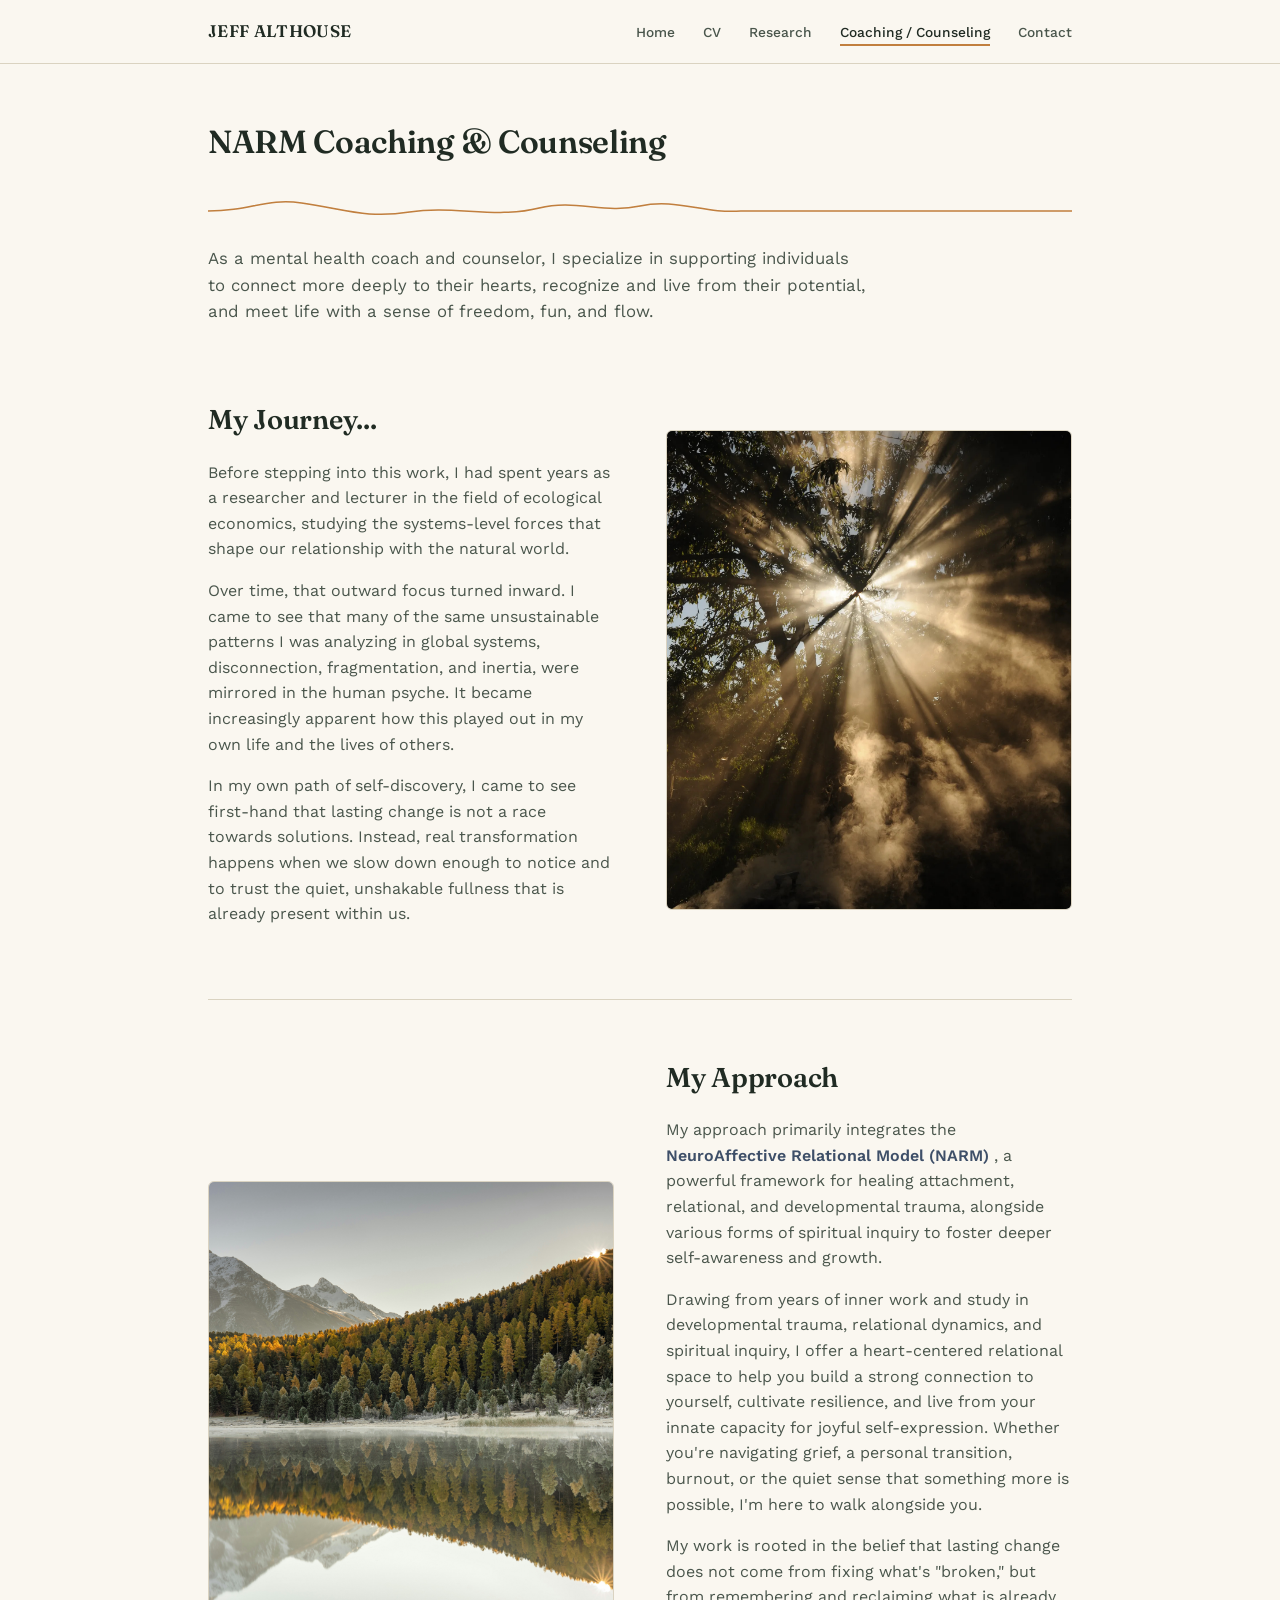
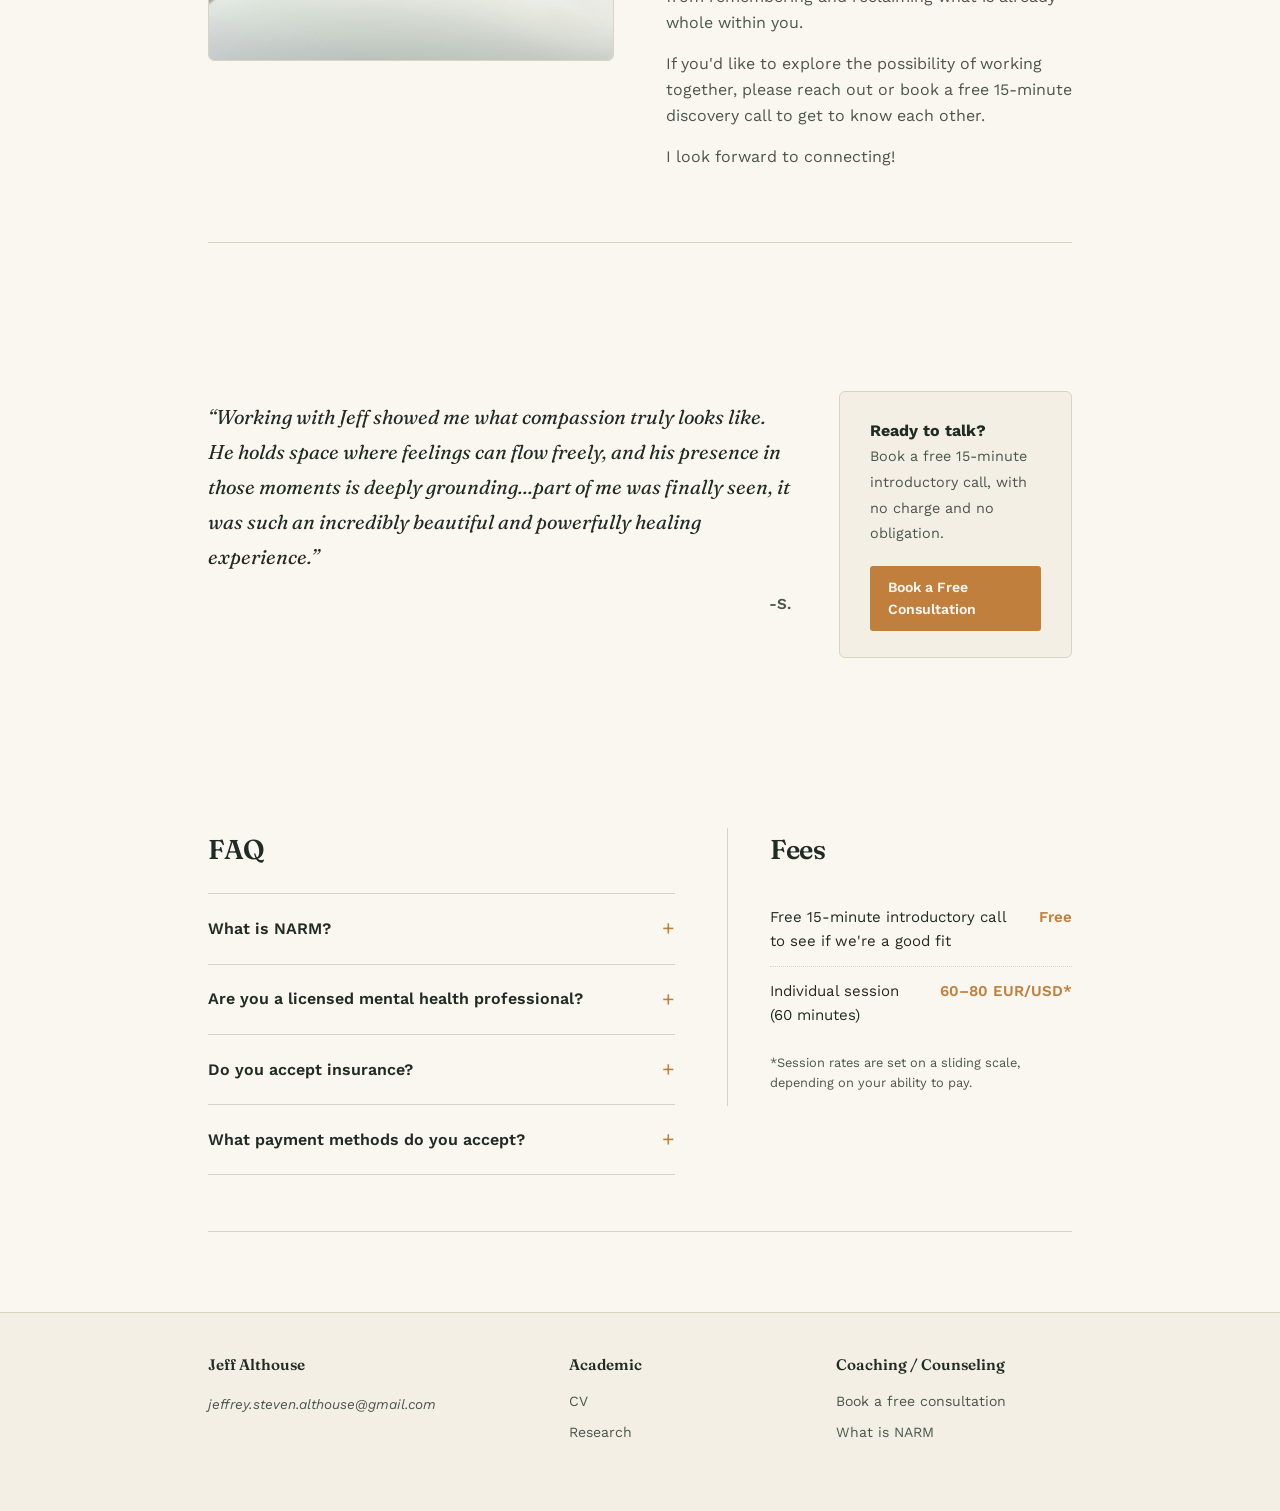
==== commit e2da18e3: "Update coaching.html" ====
--- a/coaching.html
+++ b/coaching.html
@@ -159,7 +159,7 @@
     </section>
 
 <!-- Testimonial with consultation button -->
-<section class="testimonial-cta-row">
+<section class="testimonial-cta-row" style="border:none;">
 
   <blockquote class="testimonial">
     <p>
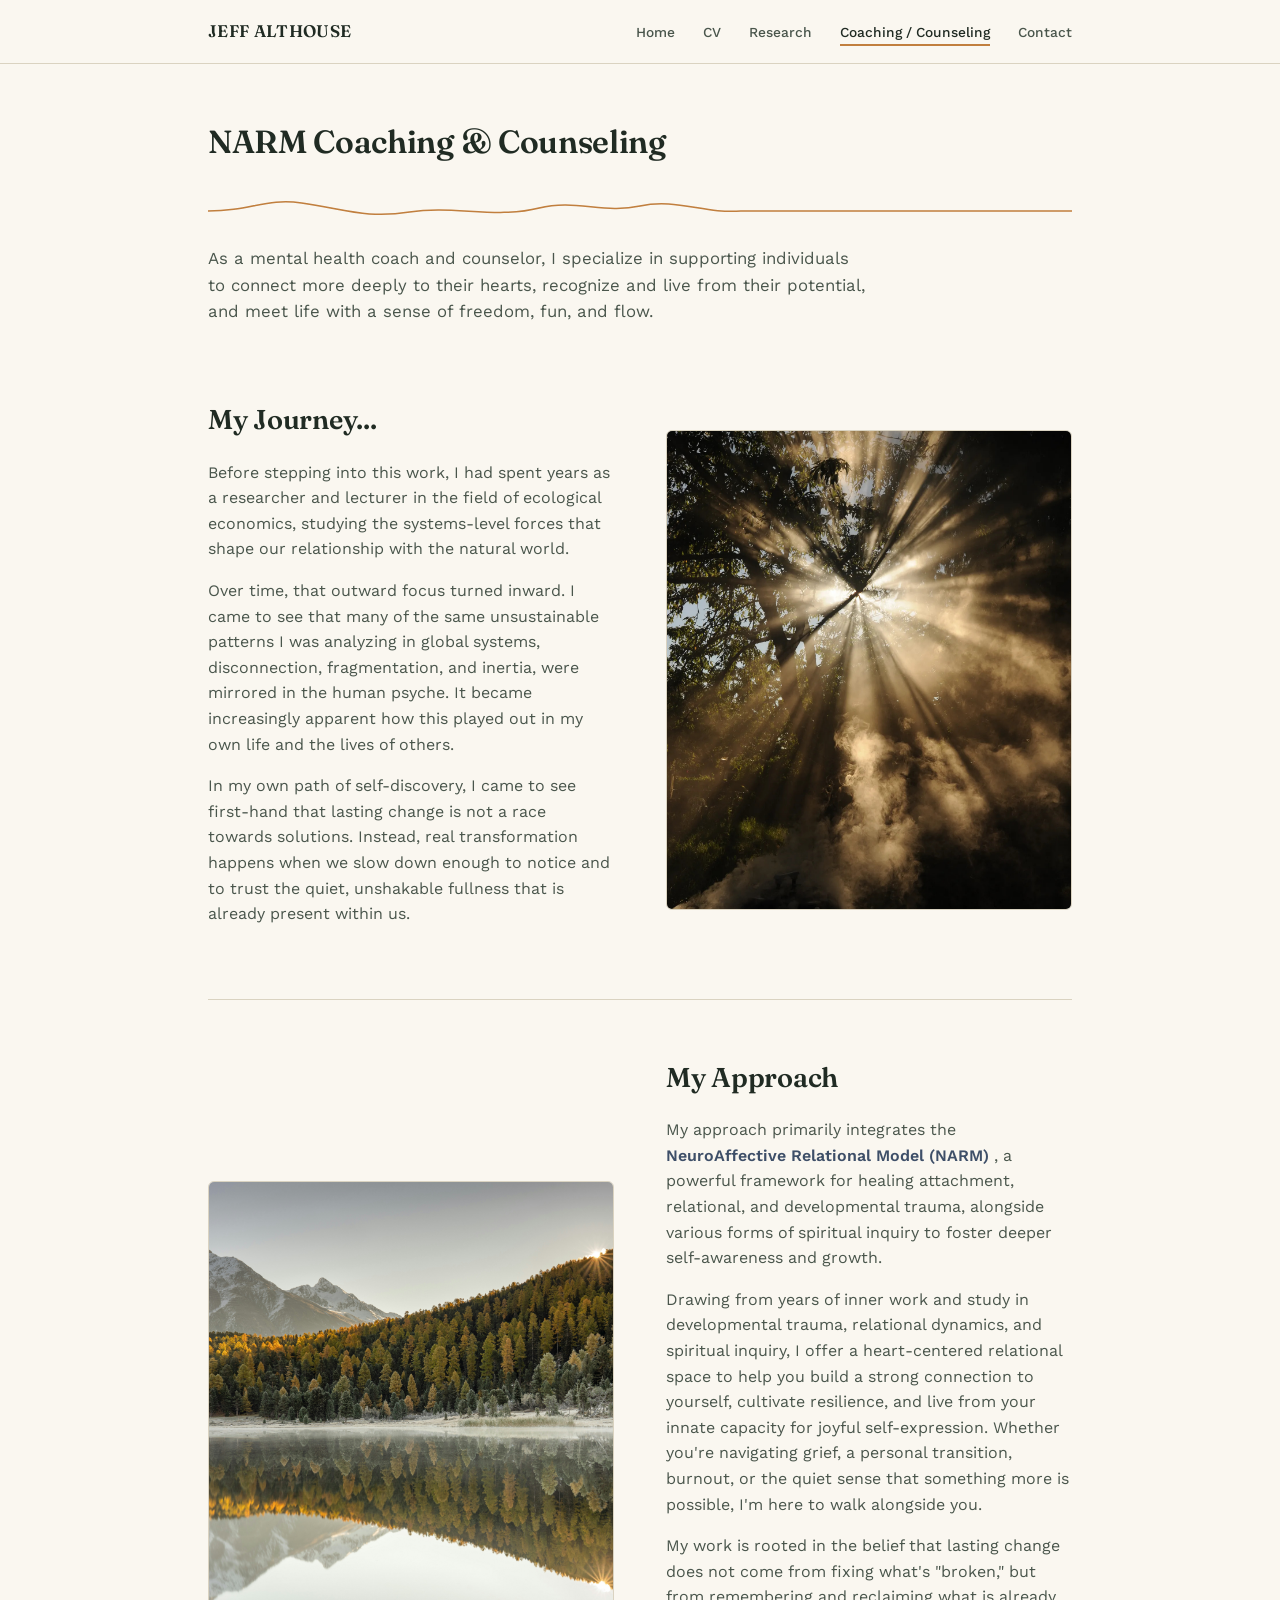
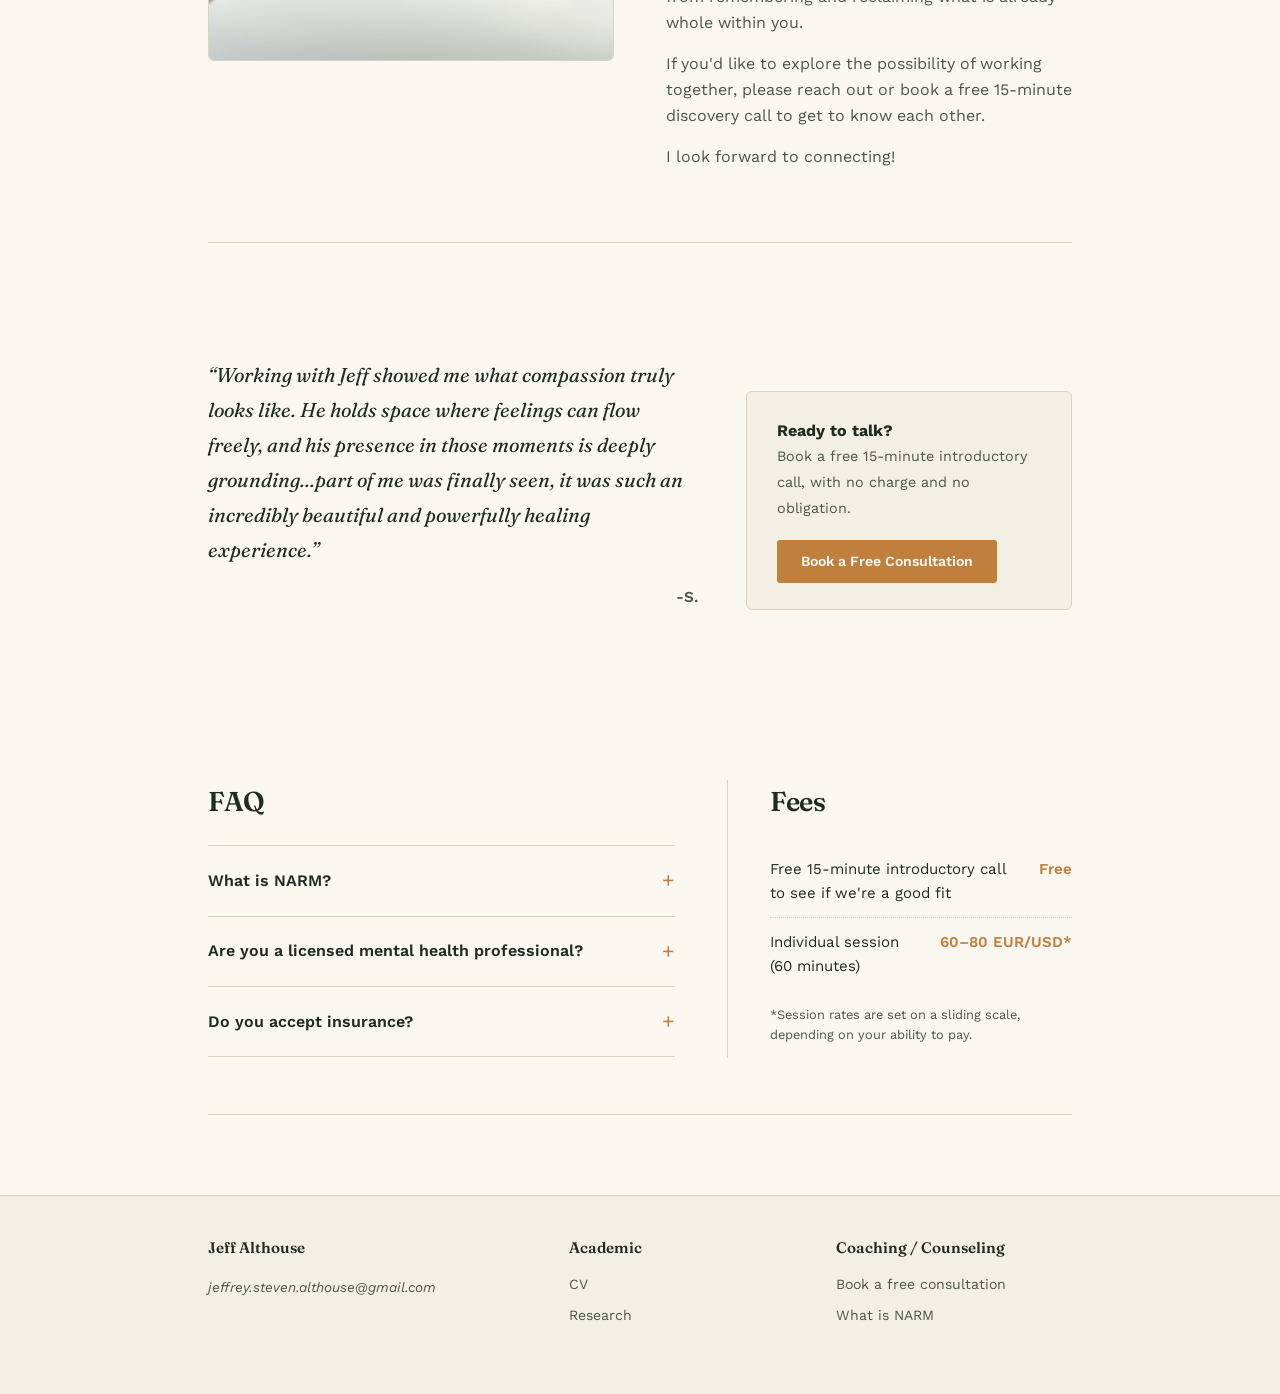
==== commit 4d5ca128: "Update coaching.html" ====
--- a/coaching.html
+++ b/coaching.html
@@ -246,10 +246,9 @@
         <p>
           I have nevertheless undergone formal training in different
           therapeutic and spiritual modalities. I completed the Level 2 NARM
-          therapist training requirements in 2022 and am currently a
+          therapist training requirements in 2022. I am also currently a
           registered student in an accredited psychotherapy program at the
-          British School of Yoga (BSY). I therefore offer mental health
-          “coaching,” rather than traditional therapy sessions.
+          British School of Yoga (BSY).
         </p>
       </div>
     </details>
@@ -259,19 +258,6 @@
 
       <div class="faq-answer">
         <p>I do not currently accept any forms of insurance.</p>
-      </div>
-    </details>
-
-    <details class="faq-item">
-      <summary>What payment methods do you accept?</summary>
-
-      <div class="faq-answer">
-        <p>
-          Payments can be made via Zelle, PayPal, Venmo, or direct transfer.
-          The payment details are always written on the invoice you receive
-          from me. Unless agreed otherwise, invoices are due within seven days
-          from the moment you receive them.
-        </p>
       </div>
     </details>
   </div>
--- a/style.css
+++ b/style.css
@@ -435,7 +435,7 @@
 
 .testimonial-cta-row {
   display: grid;
-  grid-template-columns: minmax(0, 2fr) minmax(220px, .8fr);
+  grid-template-columns: minmax(0, 1.5fr) minmax(300px, 1fr);
   gap: 48px;
   align-items: center;
   margin: 72px 0;
@@ -492,6 +492,10 @@
   background: #a8672a;
 }
 
+.testimonial-cta-row .cta-band a {
+  min-width: 220px;
+  text-align: center;
+}
 
 /* ---------- expandable sections ---------- */
 
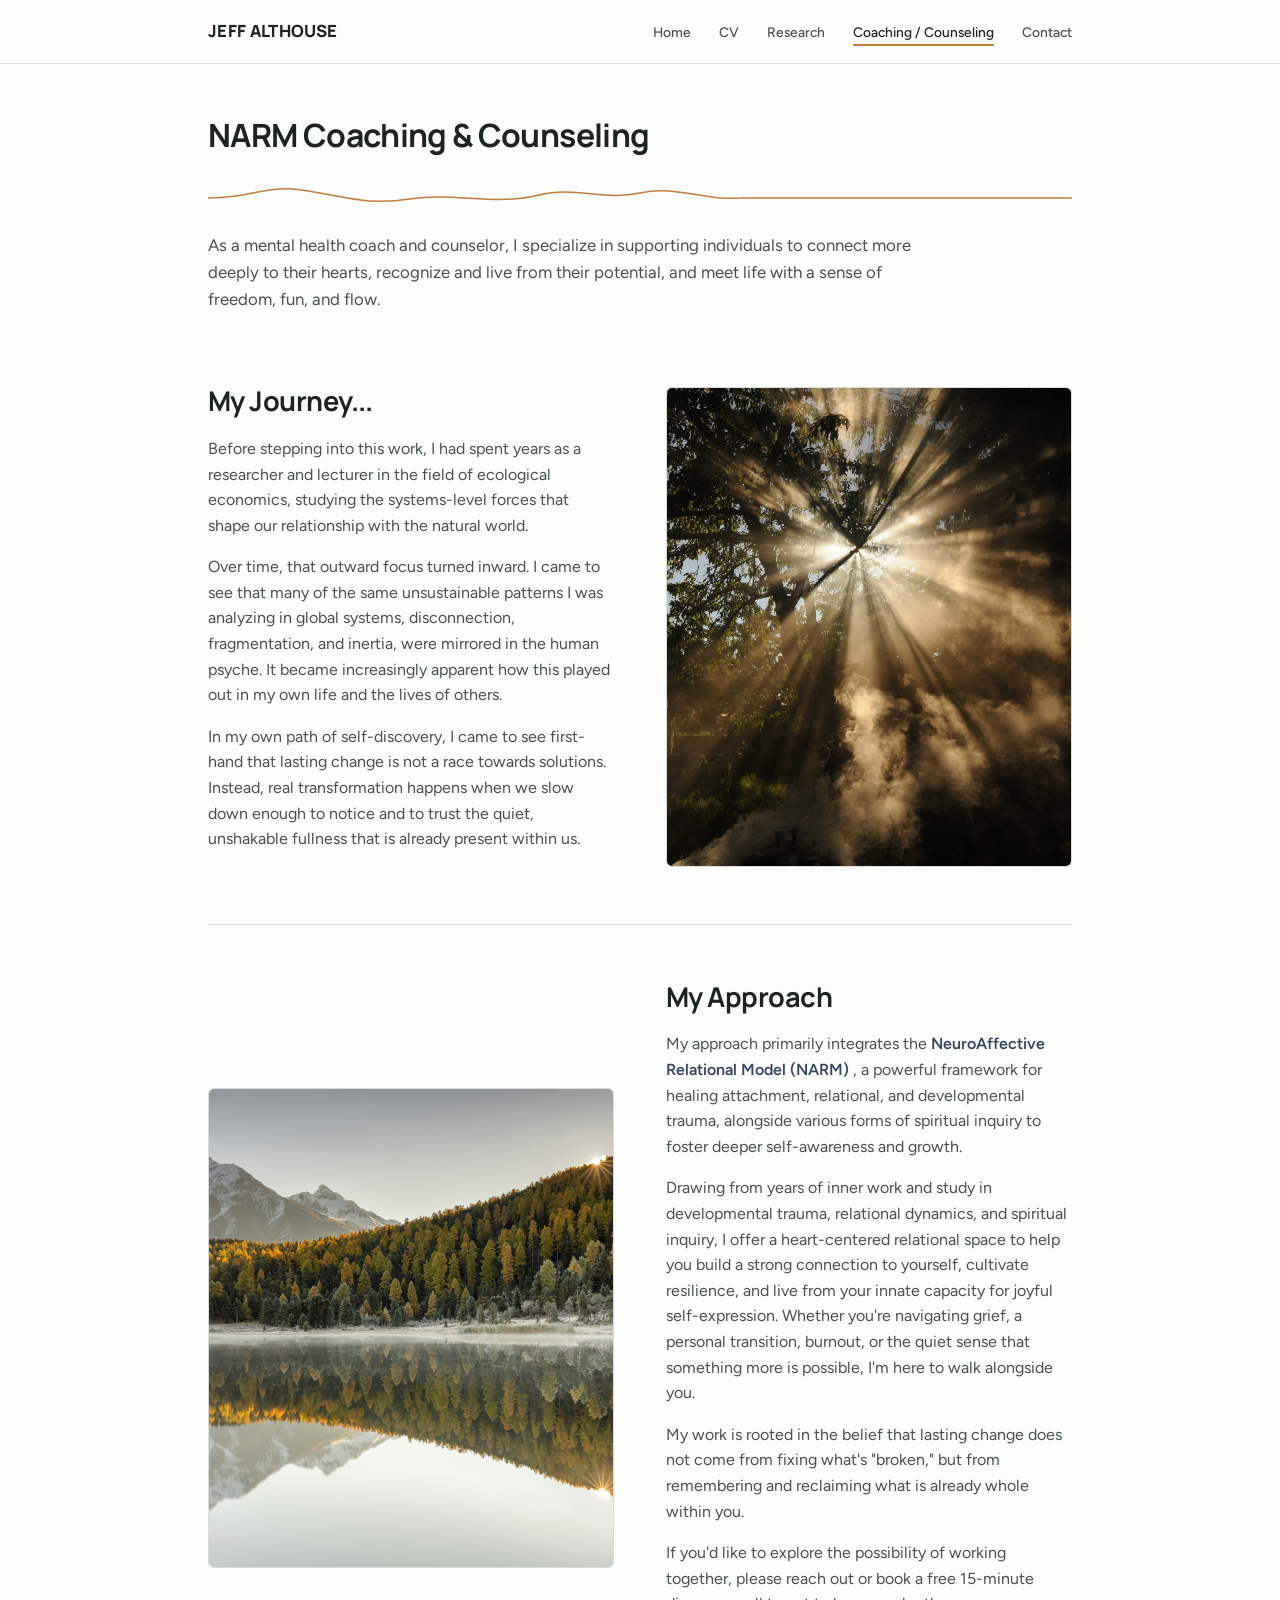
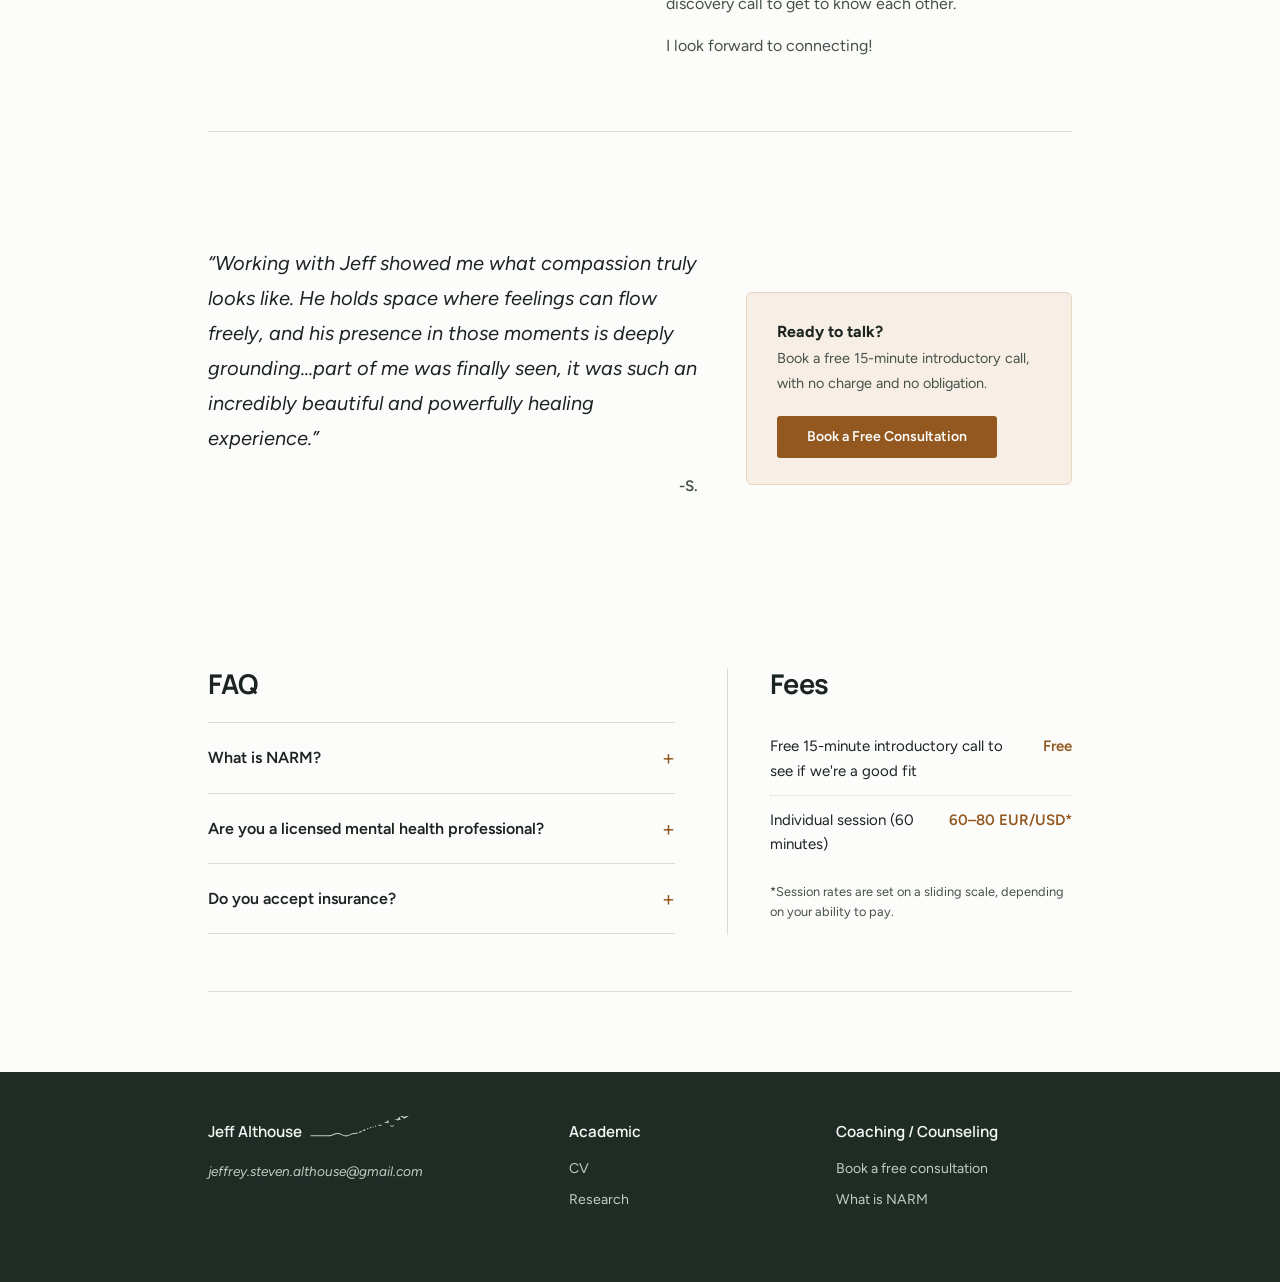
==== commit c6af44c9: "Shrink bird line to an inline flourish after the homepage heading; add small footer version Removes " ====
--- a/coaching.html
+++ b/coaching.html
@@ -292,7 +292,27 @@
   <div class="wrap foot-grid">
 
     <div>
-      <h4>Jeff Althouse</h4>
+      <h4>Jeff Althouse<svg class="flourish flourish-foot" viewBox="0 0 230 56" aria-hidden="true" focusable="false">
+        <defs>
+          <symbol id="ff-up" viewBox="0 0 24 14"><path d="M0 10C4 8 7 7 11 9C13 5 16 2 20 0C19 5 20 8 24 12C18 10 15 10 12 13C9 10 6 9 0 10Z"/></symbol>
+          <symbol id="ff-flat" viewBox="0 0 24 14"><path d="M0 7C5 5 8 5 12 8C16 5 19 5 24 7C20 8 16 10 12 13C8 10 4 8 0 7Z"/></symbol>
+          <symbol id="ff-down" viewBox="0 0 24 14"><path d="M0 3C5 4 8 6 12 10C16 6 19 4 24 3C21 8 17 11 12 14C7 11 3 8 0 3Z"/></symbol>
+        </defs>
+        <g fill="none" stroke="currentColor" stroke-width="2.4" stroke-linecap="round">
+          <path d="M2 50H44"/>
+          <path d="M44 50C53 50 57 43 66 45C75 47 77 52 86 50C93 48 97 44 104 45"/>
+          <path d="M104 45C112 44 118 40 125 37" stroke-dasharray="5 5"/>
+          <path d="M125 37C131 35 135 33 140 31" stroke-dasharray="1.5 6"/>
+        </g>
+        <g fill="currentColor">
+          <circle cx="145" cy="30" r="1.3"/><circle cx="151" cy="28" r="1.5"/>
+          <use href="#ff-flat" x="156" y="22" width="11" height="6.5"/>
+          <use href="#ff-up"   x="169" y="14" width="14" height="8"/>
+          <use href="#ff-down" x="183" y="23" width="12" height="7"/>
+          <use href="#ff-up"   x="193" y="6"  width="17" height="10"/>
+          <use href="#ff-flat" x="207" y="0"  width="21" height="12"/>
+        </g>
+      </svg></h4>
       <span class="foot-email">
         jeffrey.steven.althouse@gmail.com
       </span>
--- a/style.css
+++ b/style.css
@@ -1,26 +1,32 @@
 /* ============================================================
    Jeff Althouse — personal site
    Token system:
-   paper #FAF7F0 | ink #202B23 | ink-soft #4A564C
-   academic (systemic) #3E4F68 | coaching (personal) #C17F3E
-   line #DAD3C1 | moss #7C8F76
-   Display: Fraunces (serif, variable) | Body: Work Sans
+   paper #FCFCFB | ink #1C2420 | ink-soft #46514A
+   academic (systemic) #34465F, tint #EDF1F5
+   coaching (personal) #C17F3E for lines, #92581F for text/buttons, tint #F7EFE5
+   line #D9DDDA | footer #1F2B25
+   Display: Manrope | Body: Figtree (has true italics, which Manrope lacks)
    Signature: the "bridge line" — a hairline that runs straight
    and dashed on the academic side, then relaxes into a soft
    hand-drawn curve on the coaching side. Used as section marker
    and hero motif throughout.
    ============================================================ */
 
-@import url('https://fonts.googleapis.com/css2?family=Fraunces:ital,opsz,wght@0,9..144,300;0,9..144,400;0,9..144,600;1,9..144,400;1,9..144,500&family=Work+Sans:wght@300;400;500;600&display=swap');
+@import url('https://fonts.googleapis.com/css2?family=Manrope:wght@400;500;600;700;800&family=Figtree:ital,wght@0,400;0,500;0,600;1,400;1,500&display=swap');
 
 :root{
-  --paper:#FAF7F0;
-  --paper-dim:#F3EFE4;
-  --ink:#202B23;
-  --ink-soft:#4A564C;
-  --academic:#3E4F68;
+  --paper:#FCFCFB;
+  --paper-dim:#EEF0EE;
+  --ink:#1C2420;
+  --ink-soft:#46514A;
+  --academic:#34465F;
+  --academic-tint:#EDF1F5;
   --coaching:#C17F3E;
-  --line:#DAD3C1;
+  --coaching-ink:#92581F;
+  --coaching-hover:#74461A;
+  --coaching-tint:#F7EFE5;
+  --line:#D9DDDA;
+  --foot:#1F2B25;
   --moss:#7C8F76;
   --max:920px;
 }
@@ -32,7 +38,7 @@
   margin:0;
   background:var(--paper);
   color:var(--ink);
-  font-family:'Work Sans', -apple-system, sans-serif;
+  font-family:'Figtree', -apple-system, sans-serif;
   font-weight:400;
   line-height:1.6;
   -webkit-font-smoothing:antialiased;
@@ -42,17 +48,20 @@
 a:focus-visible, button:focus-visible{outline:2px solid var(--academic); outline-offset:3px;}
 
 img{max-width:100%; display:block;}
+::selection{background:var(--academic); color:var(--paper);}
 
 h1,h2,h3{
-  font-family:'Fraunces', Georgia, serif;
-  font-weight:600;
+  font-family:'Manrope', sans-serif;
+  font-weight:700;
   margin:0 0 .4em;
-  letter-spacing:-.01em;
+  letter-spacing:-.02em;
+  line-height:1.2;
+  text-wrap:balance;
   color:var(--ink);
 }
 
 .eyebrow{
-  font-family:'Work Sans', sans-serif;
+  font-family:'Figtree', sans-serif;
   font-size:.72rem;
   letter-spacing:.16em;
   text-transform:uppercase;
@@ -65,7 +74,7 @@
 
 header.site-head{
   position:sticky; top:0; z-index:20;
-  background:rgba(250,247,240,.92);
+  background:rgba(252,252,251,.92);
   backdrop-filter:blur(6px);
   border-bottom:1px solid var(--line);
 }
@@ -74,8 +83,8 @@
   padding-top:18px; padding-bottom:18px;
 }
 .wordmark{
-  font-family:'Fraunces', serif;
-  font-weight:600;
+  font-family:'Manrope', sans-serif;
+  font-weight:800;
   font-size:1.05rem;
   letter-spacing:.02em;
   text-decoration:none;
@@ -99,9 +108,12 @@
 }
 .nav-toggle{display:none;}
 
+.wordmark{white-space:nowrap;}
 @media (max-width:640px){
-  nav.primary ul{gap:16px; flex-wrap:wrap; justify-content:flex-end;}
-  nav.primary a{font-size:.8rem;}
+  .site-head .wrap{flex-direction:column; align-items:flex-start; gap:10px; padding-top:14px; padding-bottom:12px;}
+  nav.primary{width:100%;}
+  nav.primary ul{gap:8px 18px; flex-wrap:wrap; padding-bottom:4px;}
+  nav.primary a{font-size:.85rem; white-space:nowrap;}
 }
 
 /* ---------- bridge line signature ---------- */
@@ -114,14 +126,14 @@
 
 .hero-grid {
   display: grid;
-  grid-template-columns: 300px 1fr;
+  grid-template-columns: 240px 1fr;
   gap: 44px;
   align-items: center;
 }
 
 .hero-photo {
-  width: 300px;
-  height: 420px;
+  width: 240px;
+  height: 336px;
   border-radius: 6px;
   overflow: hidden;
   border: 1px solid var(--line);
@@ -167,8 +179,8 @@
 
   .hero-photo {
     width: 100%;
-    max-width: 320px;
-    height: 400px;
+    max-width: 260px;
+    height: 364px;
   }
 }
 
@@ -183,9 +195,11 @@
 }
 .panel:first-child{border-right:1px solid var(--line); border-left:1px solid var(--line);}
 .panel:last-child{border-right:1px solid var(--line);}
-.panel .eyebrow{color:var(--academic);}
-.panel.coaching .eyebrow{color:var(--coaching);}
+.panel.academic{background:var(--academic-tint); border-top:3px solid var(--academic);}
+.panel.coaching{background:var(--coaching-tint); border-top:3px solid var(--coaching);}
 .panel h2{font-size:1.4rem;}
+.panel.academic h2{color:var(--academic);}
+.panel.coaching h2{color:var(--coaching-ink);}
 .panel p{color:var(--ink-soft); font-size:.96rem;}
 .panel a.more{
   display:inline-block; margin-top:10px;
@@ -193,7 +207,7 @@
   border-bottom:1.5px solid var(--academic);
   padding-bottom:2px;
 }
-.panel.coaching a.more{border-bottom-color:var(--coaching);}
+.panel.coaching a.more{border-bottom-color:var(--coaching-ink);}
 
 @media (max-width:700px){
   .split{grid-template-columns:1fr;}
@@ -203,11 +217,10 @@
 /* ---------- generic page sections ---------- */
 main{padding-bottom:80px;}
 .page-head{padding:52px 0 8px;}
-.page-head .eyebrow{margin-bottom:8px; display:block;}
 .page-head h1{font-size:2rem;}
 
 section.block{padding:28px 0;}
-section.block h3{
+section.block h2, section.block h3{
   font-size:1.05rem;
   margin-bottom:14px;
   padding-bottom:8px;
@@ -217,11 +230,15 @@
 /* research listing */
 .pub-list{list-style:none; margin:0 0 30px; padding:0;}
 .pub-list li{
-  padding:12px 0;
-  border-bottom:1px dotted var(--line);
+  padding:14px 0 14px 1.4em;
+  text-indent:-1.4em;
+  border-bottom:1px solid var(--line);
   font-size:.94rem;
   line-height:1.55;
-}
+  color:var(--ink-soft);
+}
+.pub-list strong em, .pub-list em strong{color:var(--ink); font-style:italic;}
+.pub-list strong{color:var(--ink);}
 .pub-list li:last-child{border-bottom:none;}
 .pub-list em{font-style:italic;}
 .pub-list a{
@@ -243,21 +260,21 @@
   font-size:.94rem;
 }
 .fees li:last-child{border-bottom:none;}
-.fees .amt{color:var(--coaching); font-weight:600; white-space:nowrap;}
+.fees .amt{color:var(--coaching-ink); font-weight:600; white-space:nowrap;}
 .fine{font-size:.8rem; color:var(--ink-soft); margin-top:14px;}
 
 .cta-band{
   margin-top:34px; padding:26px 30px; border-radius:6px;
-  background:var(--paper-dim); border:1px solid var(--line);
+  background:var(--coaching-tint); border:1px solid #E8D6C0;
   display:flex; align-items:center; justify-content:space-between; gap:20px;
   flex-wrap:wrap;
 }
 .cta-band a{
   text-decoration:none; font-weight:600; font-size:.88rem;
-  background:var(--coaching); color:var(--paper);
+  background:var(--coaching-ink); color:var(--paper);
   padding:10px 18px; border-radius:3px;
 }
-.cta-band a:hover{background:#a8672a;}
+.cta-band a:hover{background:var(--coaching-hover);}
 
 /* CV page */
 .cv-links{display:flex; gap:16px; flex-wrap:wrap; margin:18px 0 30px;}
@@ -275,23 +292,25 @@
 
 /* ---------- footer ---------- */
 footer{
-  border-top:1px solid var(--line);
-  padding:40px 0 60px;
-  background:var(--paper-dim);
-}
+  padding:48px 0 64px;
+  background:var(--foot);
+  color:#E4E9E5;
+}
+footer h4{color:#F4F6F3;}
 .foot-grid{
   display:grid; grid-template-columns:1.4fr 1fr 1fr; gap:30px;
 }
 .foot-grid h4{
-  font-family:'Fraunces', serif; font-size:.95rem; font-weight:600; margin:0 0 10px;
+  font-family:'Manrope', sans-serif; font-size:.95rem; font-weight:600; margin:0 0 10px;
 }
 .foot-grid ul{list-style:none; margin:0; padding:0;}
 .foot-grid li{margin-bottom:6px;}
-.foot-grid a{text-decoration:none; color:var(--ink-soft); font-size:.88rem;}
-.foot-grid a:hover{color:var(--ink);}
+.foot-grid a{text-decoration:none; color:#C3CCC5; font-size:.88rem;}
+.foot-grid a:hover{color:#FFFFFF;}
+footer a:focus-visible{outline-color:#E4E9E5;}
 .foot-email{
   display:block; margin-top:16px; font-style:italic;
-  color:var(--ink-soft); font-size:.85rem;
+  color:#C3CCC5; font-size:.85rem;
 }
 @media (max-width:640px){
   .foot-grid{grid-template-columns:1fr; gap:22px;}
@@ -365,7 +384,7 @@
 
 .testimonial p {
   margin: 0;
-  font-family: 'Fraunces', Georgia, serif;
+  font-family: 'Figtree', sans-serif;
   font-size: 1.25rem;
   line-height: 1.75;
   color: var(--ink);
@@ -375,7 +394,7 @@
   display: block;
   margin-top: 18px;
   text-align: right;
-  font-family: 'Work Sans', sans-serif;
+  font-family: 'Figtree', sans-serif;
   font-size: .95rem;
   font-style: normal;
   font-weight: 600;
@@ -453,7 +472,7 @@
 
 .testimonial-cta-row .testimonial p {
   margin: 0;
-  font-family: 'Fraunces', Georgia, serif;
+  font-family: 'Figtree', sans-serif;
   font-size: 1.25rem;
   line-height: 1.75;
   color: var(--ink);
@@ -463,7 +482,7 @@
   display: block;
   margin-top: 18px;
   text-align: right;
-  font-family: 'Work Sans', sans-serif;
+  font-family: 'Figtree', sans-serif;
   font-size: .95rem;
   font-style: normal;
   font-weight: 600;
@@ -479,7 +498,7 @@
   display: inline-block;
   padding: 12px 20px;
   border-radius: 3px;
-  background: var(--coaching);
+  background: var(--coaching-ink);
   color: var(--paper);
   font-size: .88rem;
   font-weight: 600;
@@ -489,7 +508,7 @@
 }
 
 .testimonial-cta a:hover {
-  background: #a8672a;
+  background: var(--coaching-hover);
 }
 
 .testimonial-cta-row .cta-band a {
@@ -514,7 +533,7 @@
   padding: 22px 0;
   cursor: pointer;
   list-style: none;
-  font-family: 'Fraunces', Georgia, serif;
+  font-family: 'Manrope', sans-serif;
   font-size: 1.15rem;
   font-weight: 600;
   color: var(--ink);
@@ -527,10 +546,10 @@
 .dropdown-section summary::after {
   content: "+";
   margin-left: 20px;
-  font-family: 'Work Sans', sans-serif;
+  font-family: 'Figtree', sans-serif;
   font-size: 1.4rem;
   font-weight: 400;
-  color: var(--coaching);
+  color: var(--coaching-ink);
 }
 
 .dropdown-section[open] summary::after {
@@ -627,7 +646,7 @@
   flex: 0 0 auto;
   font-size: 1.3rem;
   font-weight: 400;
-  color: var(--coaching);
+  color: var(--coaching-ink);
 }
 
 .faq-item[open] summary::after {
@@ -680,3 +699,16 @@
     border-left: 0;
   }
 }
+
+/* ---------- bird flourish after page headings ---------- */
+.nowrap{white-space:nowrap;}
+.flourish{
+  display:inline-block;
+  height:.95em;
+  width:auto;
+  aspect-ratio:230/56;
+  margin-left:.25em;
+  vertical-align:-.03em;
+  color:var(--ink-soft);
+}
+.flourish-foot{height:1.6em; margin:-1em 0 0 .5em; vertical-align:-.04em; color:#C3CCC5;}
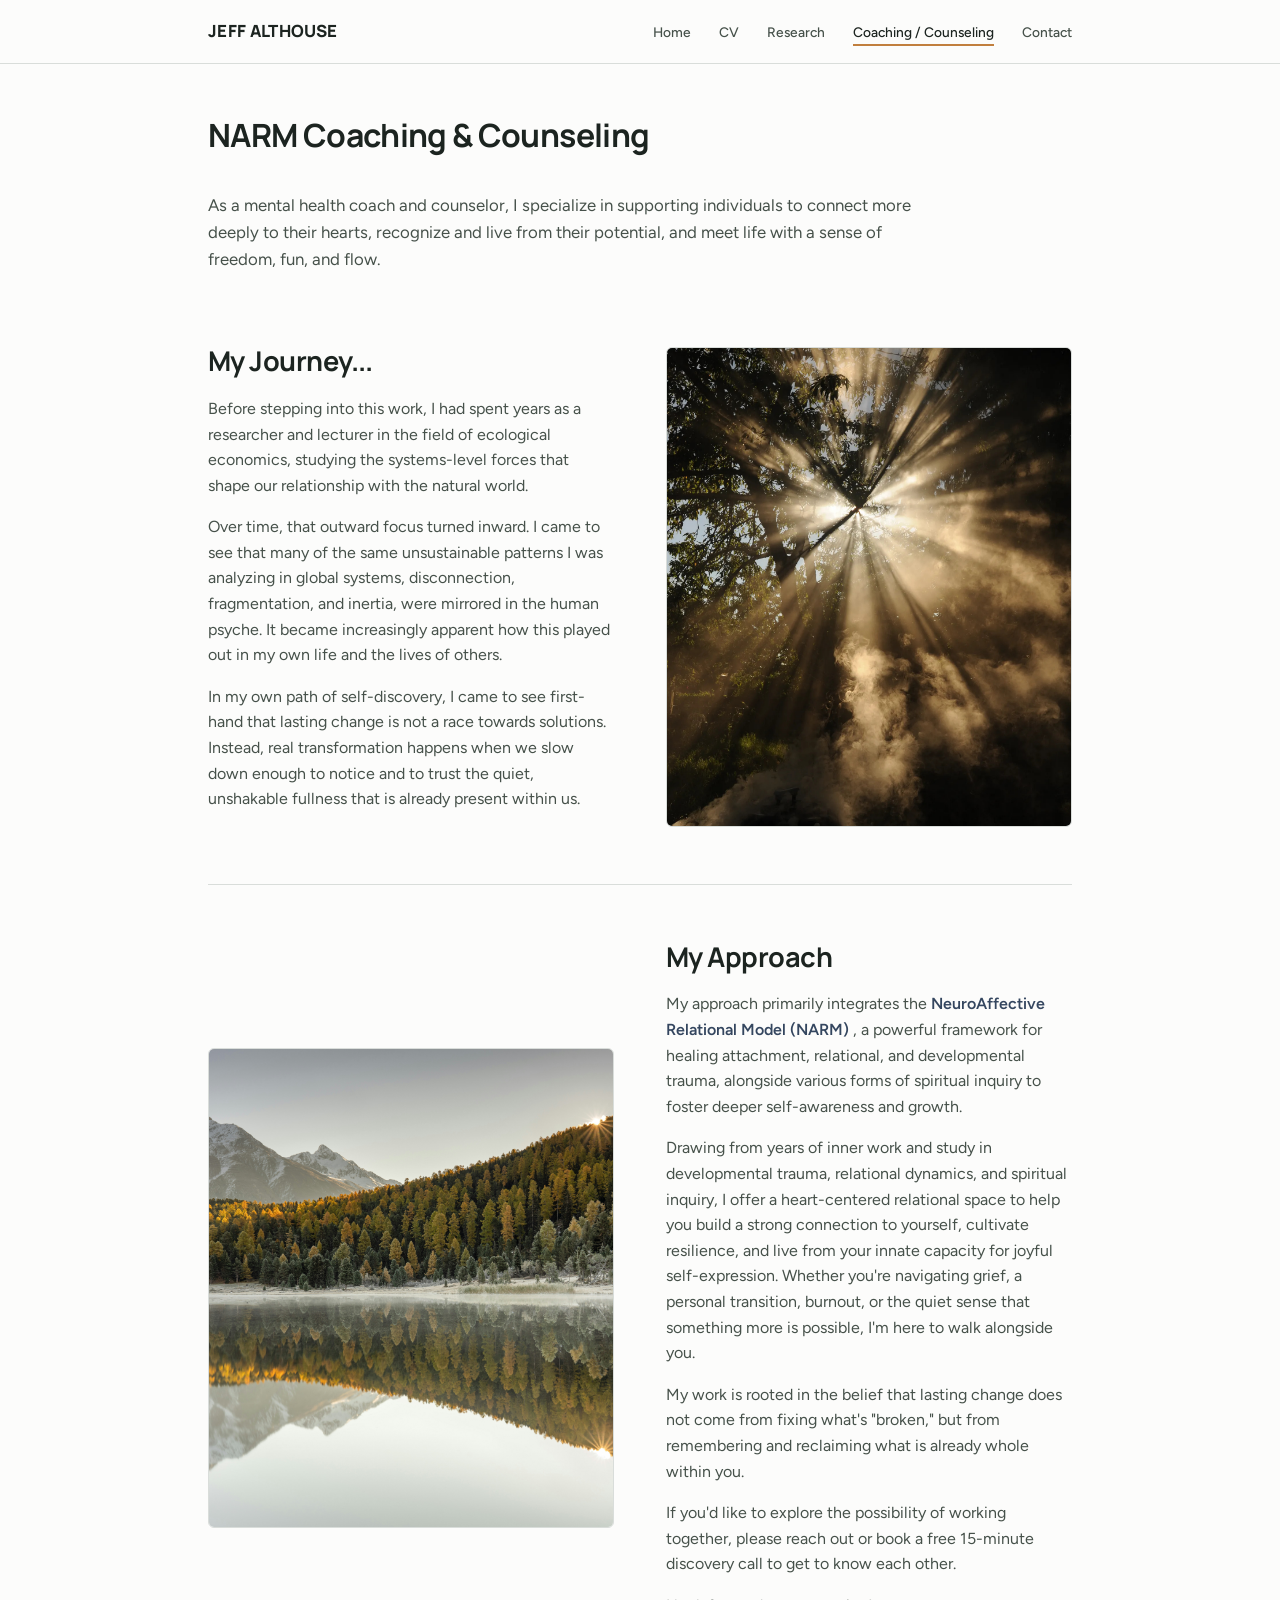
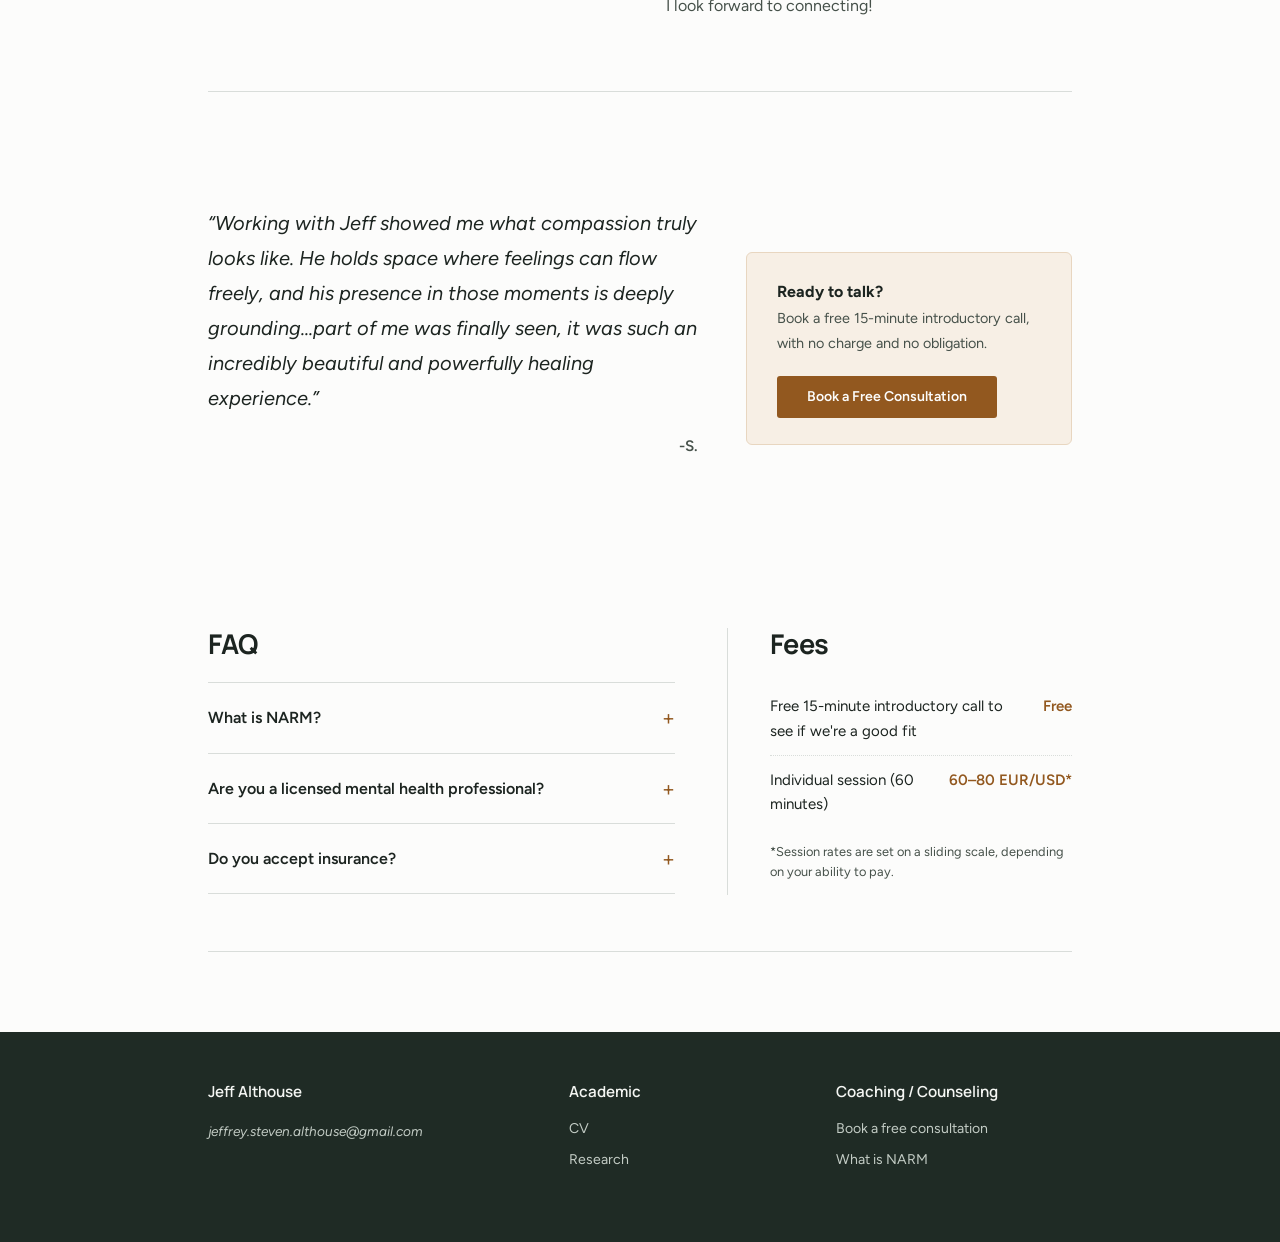
==== commit 8325980c: "Move bird line to Contact page only, at a readable size; drop heading/footer flourish and Coaching w" ====
--- a/coaching.html
+++ b/coaching.html
@@ -37,26 +37,6 @@
     <div class="page-head">
       <h1>NARM Coaching &amp; Counseling</h1>
     </div>
-
-    <svg
-      class="bridge-line"
-      viewBox="0 0 600 34"
-      preserveAspectRatio="none"
-      aria-hidden="true"
-    >
-      <path
-        d="M0,17
-           C30,17 40,4 65,9
-           C95,15 110,25 140,18
-           C170,11 200,25 230,14
-           C255,5 275,20 300,12
-           C325,4 345,20 370,17
-           C400,17 400,17 600,17"
-        fill="none"
-        stroke="#C17F3E"
-        stroke-width="1.5"
-      />
-    </svg>
 
     <p class="coach-lede">
       As a mental health coach and counselor, I specialize in supporting
@@ -292,27 +272,7 @@
   <div class="wrap foot-grid">
 
     <div>
-      <h4>Jeff Althouse<svg class="flourish flourish-foot" viewBox="0 0 230 56" aria-hidden="true" focusable="false">
-        <defs>
-          <symbol id="ff-up" viewBox="0 0 24 14"><path d="M0 10C4 8 7 7 11 9C13 5 16 2 20 0C19 5 20 8 24 12C18 10 15 10 12 13C9 10 6 9 0 10Z"/></symbol>
-          <symbol id="ff-flat" viewBox="0 0 24 14"><path d="M0 7C5 5 8 5 12 8C16 5 19 5 24 7C20 8 16 10 12 13C8 10 4 8 0 7Z"/></symbol>
-          <symbol id="ff-down" viewBox="0 0 24 14"><path d="M0 3C5 4 8 6 12 10C16 6 19 4 24 3C21 8 17 11 12 14C7 11 3 8 0 3Z"/></symbol>
-        </defs>
-        <g fill="none" stroke="currentColor" stroke-width="2.4" stroke-linecap="round">
-          <path d="M2 50H44"/>
-          <path d="M44 50C53 50 57 43 66 45C75 47 77 52 86 50C93 48 97 44 104 45"/>
-          <path d="M104 45C112 44 118 40 125 37" stroke-dasharray="5 5"/>
-          <path d="M125 37C131 35 135 33 140 31" stroke-dasharray="1.5 6"/>
-        </g>
-        <g fill="currentColor">
-          <circle cx="145" cy="30" r="1.3"/><circle cx="151" cy="28" r="1.5"/>
-          <use href="#ff-flat" x="156" y="22" width="11" height="6.5"/>
-          <use href="#ff-up"   x="169" y="14" width="14" height="8"/>
-          <use href="#ff-down" x="183" y="23" width="12" height="7"/>
-          <use href="#ff-up"   x="193" y="6"  width="17" height="10"/>
-          <use href="#ff-flat" x="207" y="0"  width="21" height="12"/>
-        </g>
-      </svg></h4>
+      <h4>Jeff Althouse</h4>
       <span class="foot-email">
         jeffrey.steven.althouse@gmail.com
       </span>
--- a/style.css
+++ b/style.css
@@ -700,15 +700,5 @@
   }
 }
 
-/* ---------- bird flourish after page headings ---------- */
-.nowrap{white-space:nowrap;}
-.flourish{
-  display:inline-block;
-  height:.95em;
-  width:auto;
-  aspect-ratio:230/56;
-  margin-left:.25em;
-  vertical-align:-.03em;
-  color:var(--ink-soft);
-}
-.flourish-foot{height:1.6em; margin:-1em 0 0 .5em; vertical-align:-.04em; color:#C3CCC5;}
+/* ---------- bird band (contact page) ---------- */
+.bird-band{display:block; width:100%; height:auto; margin:44px 0 56px; color:var(--ink);}
